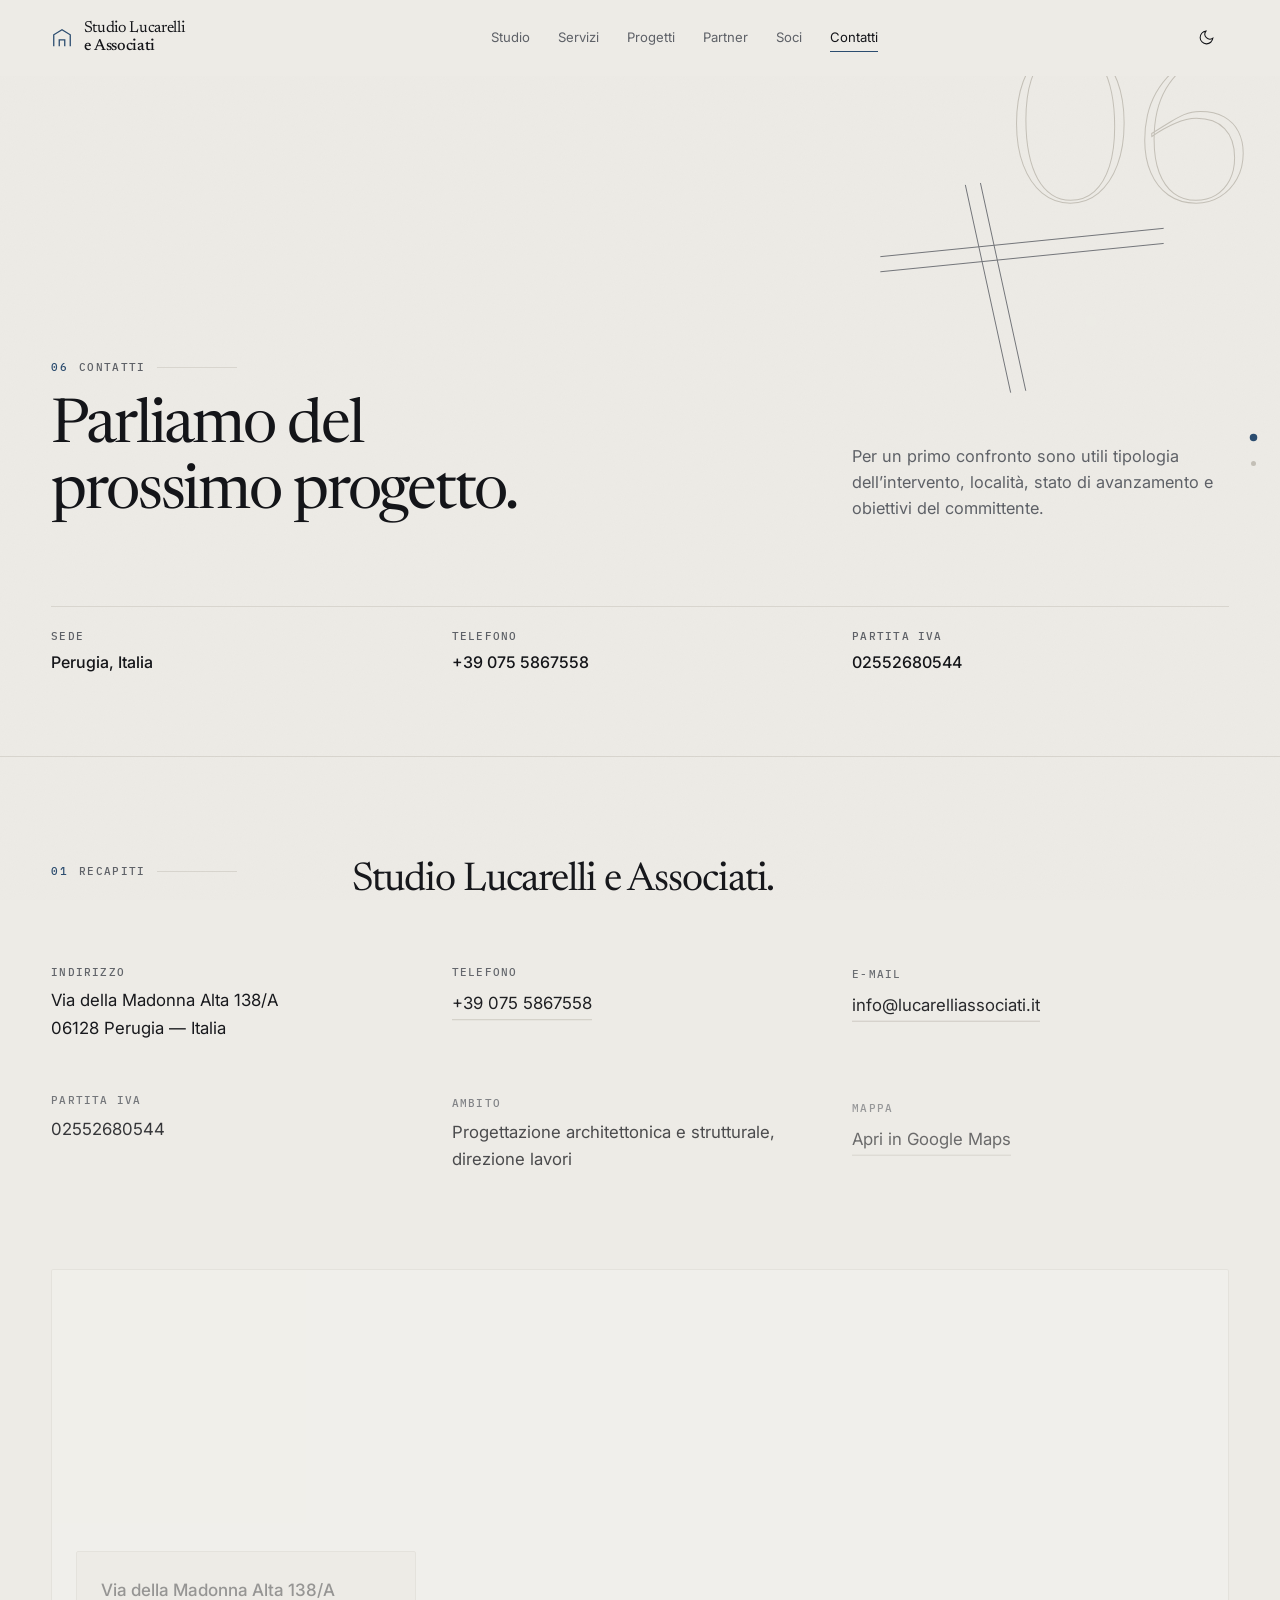
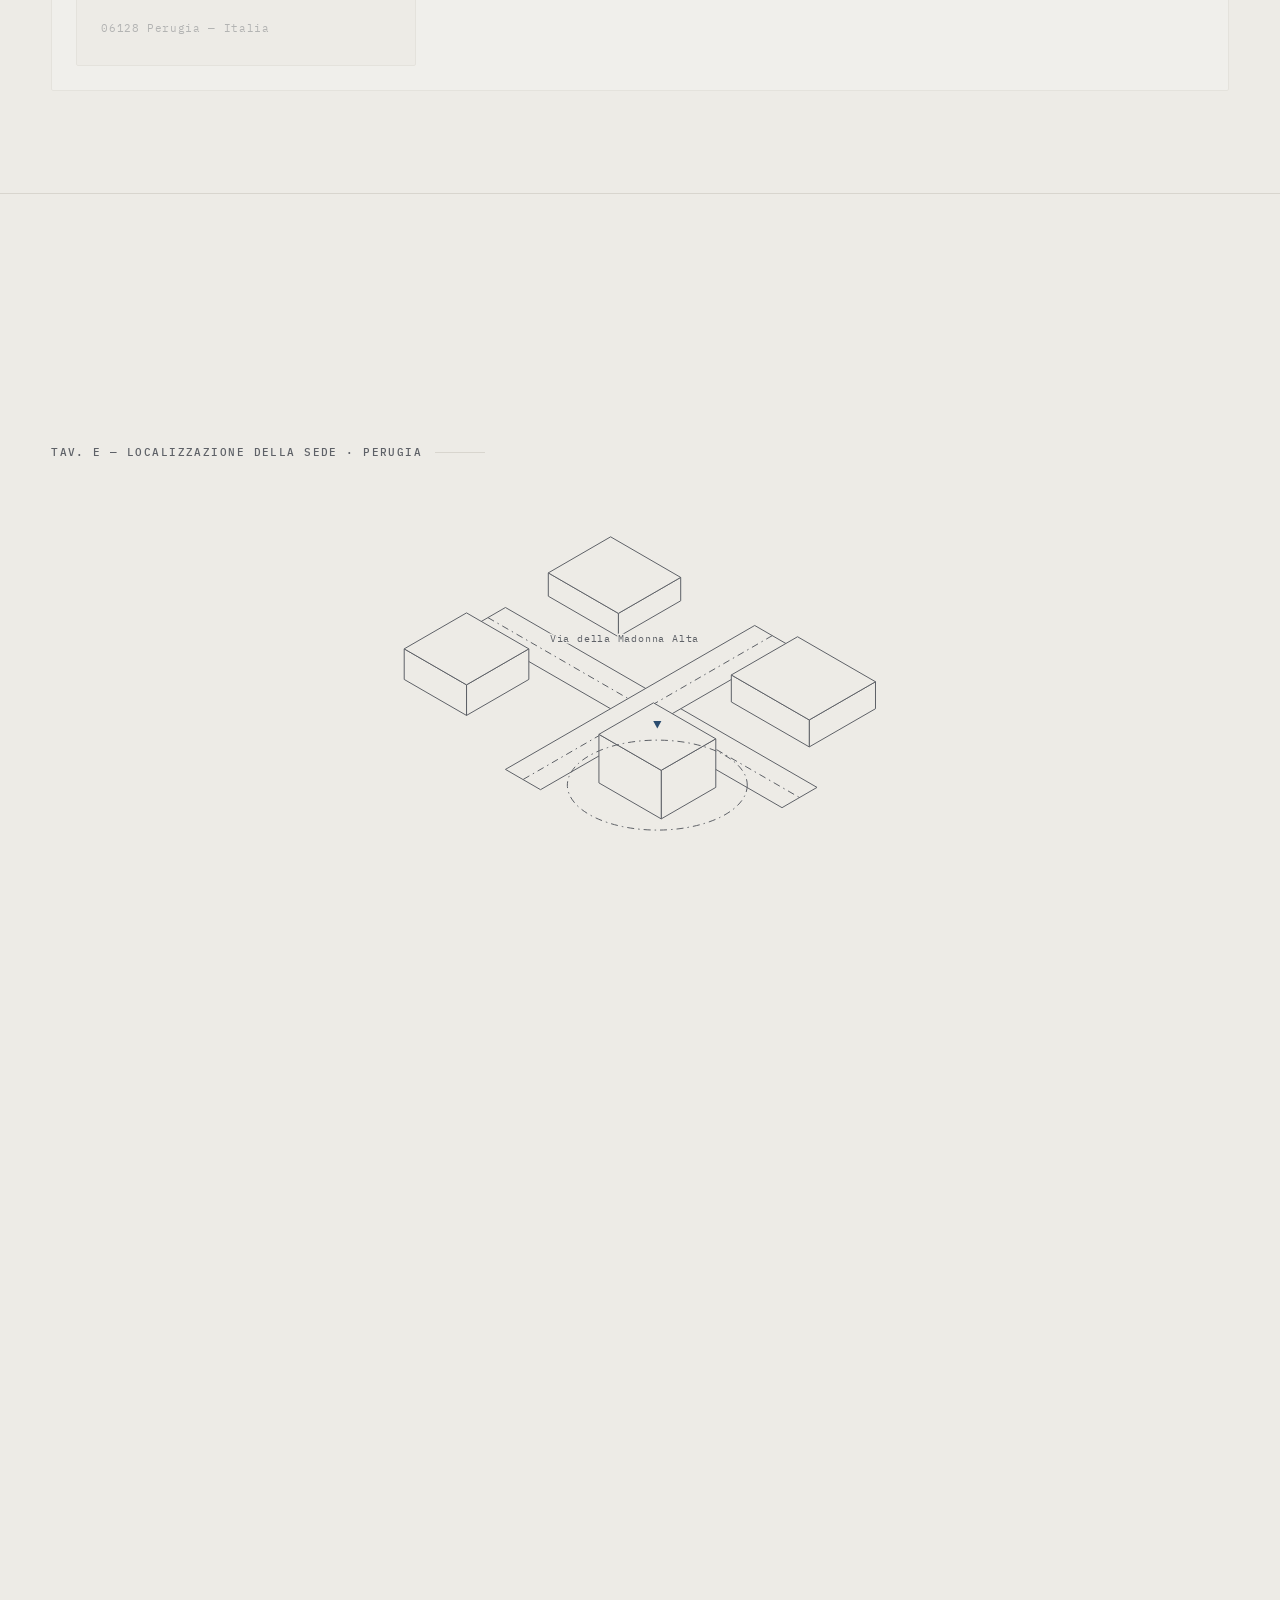
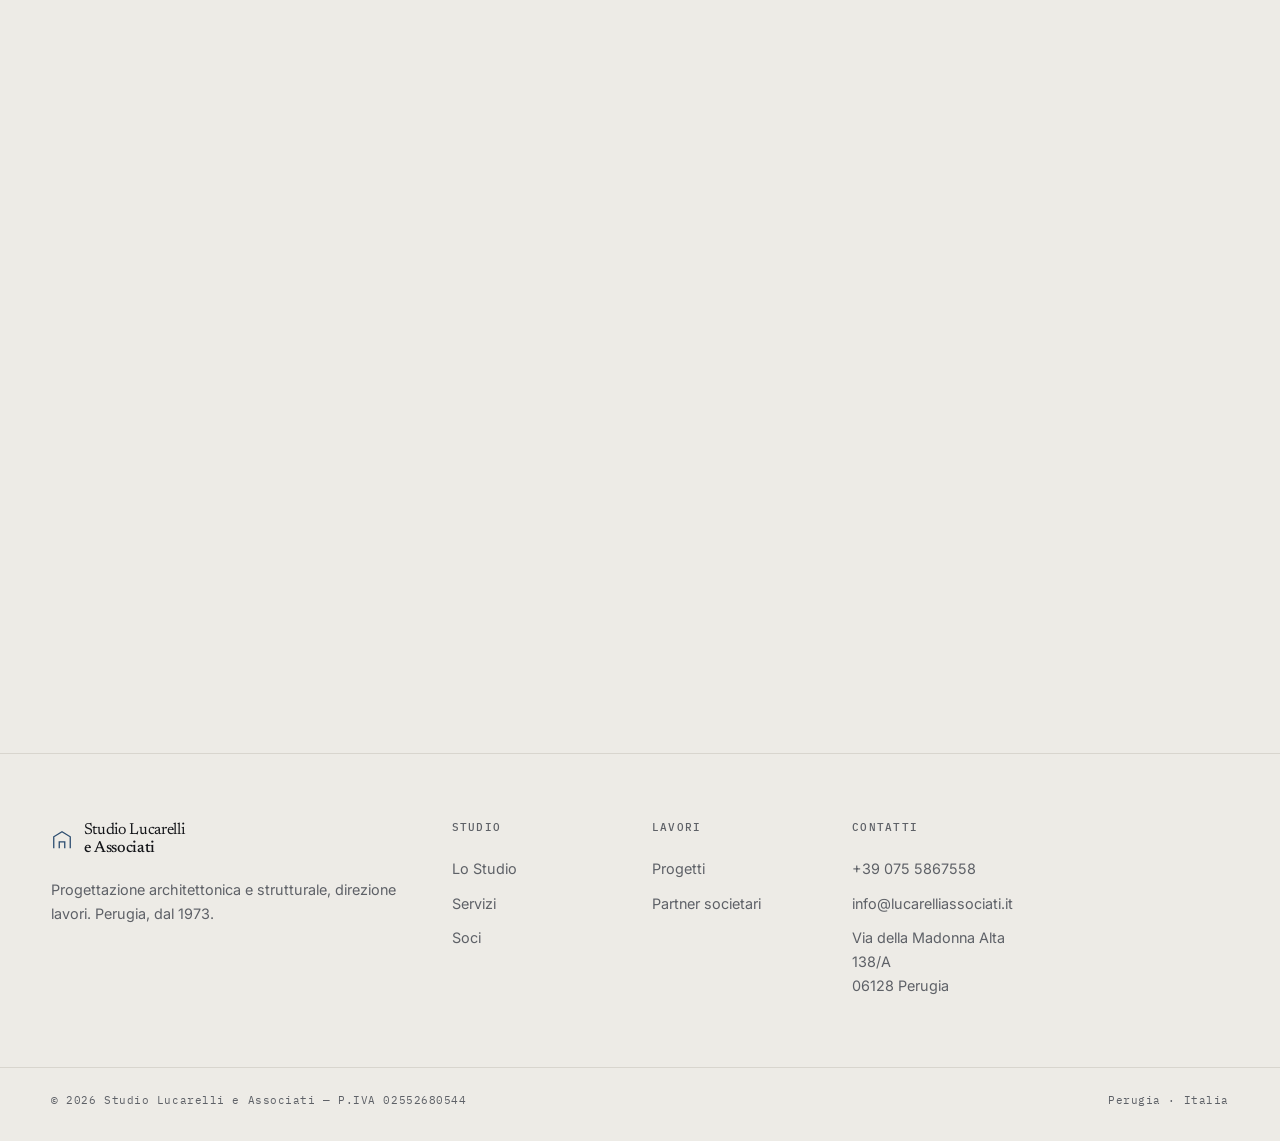
==== contatti.html @ 665f5542 "Primo commit — Studio Lucarelli e Associati" ====
<!doctype html>
<html lang="it" data-theme="light" class="no-js">
<head>
<meta charset="utf-8">
<meta name="viewport" content="width=device-width, initial-scale=1, viewport-fit=cover">
<meta name="color-scheme" content="light dark">
<title>Contatti — Studio Lucarelli e Associati</title>
<meta name="description" content="Via della Madonna Alta 138/A, 06128 Perugia. Telefono +39 075 5867558, info@lucarelliassociati.it">
<meta name="theme-color" content="#EDEBE6">
<meta property="og:type" content="website">
<meta property="og:locale" content="it_IT">
<meta property="og:site_name" content="Studio Lucarelli e Associati">
<meta property="og:title" content="Contatti — Studio Lucarelli e Associati">
<meta property="og:description" content="Via della Madonna Alta 138/A, 06128 Perugia. Telefono +39 075 5867558, info@lucarelliassociati.it">
<meta property="og:url" content="https://www.lucarelliassociati.it/contatti.html">
<meta property="og:image" content="https://www.lucarelliassociati.it/assets/optimized/bentini-hero-1600.jpg">
<meta name="twitter:card" content="summary_large_image">
<link rel="canonical" href="https://www.lucarelliassociati.it/contatti.html">
<link rel="icon" href="assets/favicon.svg" type="image/svg+xml">
<link rel="preconnect" href="https://fonts.googleapis.com">
<link rel="preconnect" href="https://fonts.gstatic.com" crossorigin>
<link href="https://fonts.googleapis.com/css2?family=IBM+Plex+Mono:wght@400;500&family=Inter:wght@400;500;600&family=Newsreader:opsz,wght@6..72,200..500&display=swap" rel="stylesheet">
<script>
(function(){try{var s=localStorage.getItem("sla-theme");var d=window.matchMedia("(prefers-color-scheme: dark)").matches;var t=(s==="dark"||s==="light")?s:(d?"dark":"light");document.documentElement.setAttribute("data-theme",t);var m=document.querySelector('meta[name="theme-color"]');if(m&&t==="dark")m.setAttribute("content","#0D0E10");}catch(e){}})();
</script>
<script type="application/ld+json">
{"@context":"https://schema.org","@type":"ProfessionalService","name":"Studio Lucarelli e Associati","url":"https://www.lucarelliassociati.it/","telephone":"+39 075 5867558","email":"info@lucarelliassociati.it","vatID":"IT02552680544","foundingDate":"1973","address":{"@type":"PostalAddress","streetAddress":"Via della Madonna Alta 138/A","postalCode":"06128","addressLocality":"Perugia","addressCountry":"IT"}}
</script>
<link rel="stylesheet" href="assets/site.css">
</head>
<body>
<a class="skip" href="#main">Vai al contenuto</a>
<div class="sprog" aria-hidden="true"></div>
<div class="cover" aria-hidden="true"></div>
<div class="cur-ring" aria-hidden="true"></div>
<div class="cur-dot" aria-hidden="true"></div>
<header class="site-header">
  <div class="wrap hd">
    <a class="brand" href="index.html" data-link aria-label="Studio Lucarelli e Associati — Home">
      <svg viewBox="0 0 24 24" fill="none" stroke="currentColor" stroke-width="1.4" aria-hidden="true"><path d="M3 21V8.5L12 3l9 5.5V21"/><path d="M9 21v-7h6v7"/></svg>
      <span>Studio Lucarelli<br><b>e Associati</b></span>
    </a>
    <nav class="nav" aria-label="Navigazione principale">
      <a href="studio.html" data-link>Studio</a>
      <a href="servizi.html" data-link>Servizi</a>
      <a href="progetti.html" data-link>Progetti</a>
      <a href="partner.html" data-link>Partner</a>
      <a href="soci.html" data-link>Soci</a>
      <a href="contatti.html" data-link aria-current="page">Contatti</a>
    </nav>
    <div class="hd-act">
      <button class="icon-btn" id="theme-btn" type="button" aria-label="Cambia tema" title="Cambia tema">
        <svg class="ico-moon" viewBox="0 0 24 24" fill="none" stroke="currentColor" stroke-width="1.5" aria-hidden="true"><path d="M21 12.8A9 9 0 1 1 11.2 3a7 7 0 0 0 9.8 9.8Z"/></svg>
        <svg class="ico-sun" viewBox="0 0 24 24" fill="none" stroke="currentColor" stroke-width="1.5" aria-hidden="true"><circle cx="12" cy="12" r="4.2"/><path d="M12 2v2.5M12 19.5V22M2 12h2.5M19.5 12H22M4.9 4.9l1.8 1.8M17.3 17.3l1.8 1.8M19.1 4.9l-1.8 1.8M6.7 17.3l-1.8 1.8"/></svg>
      </button>
      <button class="icon-btn burger" id="menu-btn" type="button" aria-expanded="false" aria-controls="mnav" aria-label="Apri il menu">
        <span><i></i><i></i></span>
      </button>
    </div>
  </div>
</header>
<nav class="mnav" id="mnav" aria-label="Navigazione mobile" hidden>
  <a href="studio.html" data-link><span>01</span>Studio</a>
  <a href="servizi.html" data-link><span>02</span>Servizi</a>
  <a href="progetti.html" data-link><span>03</span>Progetti</a>
  <a href="partner.html" data-link><span>04</span>Partner</a>
  <a href="soci.html" data-link><span>05</span>Soci</a>
  <a href="contatti.html" data-link aria-current="page"><span>06</span>Contatti</a>
</nav>
<main id="main">
<div class="page" data-page="contatti">
  <section class="intro" aria-labelledby="t-contatti">
<span class="intro-num" aria-hidden="true">06</span>
    <div class="wrap">
      <div class="intro-grid">
        <div class="intro-head">
          <p class="eyebrow" data-hero><span class="idx">06</span> Contatti</p>
          <h1 id="t-contatti" class="intro-title" tabindex="-1" data-lines><span class="ln"><i>Parliamo del</i></span><span class="ln"><i>prossimo progetto.</i></span></h1>
        </div>
        <div class="intro-aside" data-hero>
<div class="intro-fig" aria-hidden="true"><svg class="plate" viewBox="0 0 360 260" aria-hidden="true"><g data-l="0"><path d="M30 96 330 66M30 112 330 82"/><path d="M120 20 168 240M136 18 184 238"/></g><g data-l="1"><rect class="dd" x="196" y="118" width="120" height="96"/><rect x="222" y="140" width="62" height="48"/><g class="hx"><line x1="222" y1="148" x2="230" y2="140"/><line x1="222" y1="156" x2="238" y2="140"/><line x1="222" y1="164" x2="246" y2="140"/><line x1="222" y1="172" x2="254" y2="140"/><line x1="222" y1="180" x2="262" y2="140"/><line x1="222" y1="188" x2="270" y2="140"/><line x1="230" y1="188" x2="278" y2="140"/><line x1="238" y1="188" x2="284" y2="142"/><line x1="246" y1="188" x2="284" y2="150"/><line x1="254" y1="188" x2="284" y2="158"/><line x1="262" y1="188" x2="284" y2="166"/><line x1="270" y1="188" x2="284" y2="174"/><line x1="278" y1="188" x2="284" y2="182"/></g></g><g data-l="2"><circle class="nd" cx="253" cy="164" r="6"/><path class="nd" d="M253 148v-10M253 180v10M237 164h-10M269 164h10"/><path class="dd" d="M253 164m-42 0a42 42 0 1 0 84 0a42 42 0 1 0 -84 0"/><path class="nd" d="M324 52v-30M324 22l-6 11M324 22l6 11"/><text class="nd" x="333" y="30">N</text><path d="M196 238H316"/><path d="M192 242L200 234"/><path d="M312.0 242L320.0 234"/><text x="256.0" y="232" text-anchor="middle">6.40</text></g></svg></div>
          <p class="lead">Per un primo confronto sono utili tipologia dell’intervento, località, stato di avanzamento e obiettivi del committente.</p>
        </div>
      </div>
      <dl class="intro-rail" data-hero>
        <div><dt>Sede</dt><dd>Perugia, Italia</dd></div>
        <div><dt>Telefono</dt><dd>+39 075 5867558</dd></div>
        <div><dt>Partita IVA</dt><dd>02552680544</dd></div>
      </dl>
    </div>
  </section>

  <section class="sec rule" aria-labelledby="h-ct">
    <div class="wrap">
      <header class="sec-head">
        <p class="eyebrow rv"><span class="idx">01</span> Recapiti</p>
        <h2 id="h-ct" class="rv-y">Studio Lucarelli e Associati.</h2>
      </header>
      <dl class="ct">
        <div class="ct-block rv-y"><dt>Indirizzo</dt><dd><address>Via della Madonna Alta 138/A<br>06128 Perugia — Italia</address></dd></div>
        <div class="ct-block rv-y"><dt>Telefono</dt><dd><a href="tel:+390755867558">+39 075 5867558</a></dd></div>
        <div class="ct-block rv-y"><dt>E-mail</dt><dd><a href="mailto:info@lucarelliassociati.it">info@lucarelliassociati.it</a></dd></div>
        <div class="ct-block rv-y"><dt>Partita IVA</dt><dd>02552680544</dd></div>
        <div class="ct-block rv-y"><dt>Ambito</dt><dd>Progettazione architettonica e strutturale, direzione lavori</dd></div>
        <div class="ct-block rv-y"><dt>Mappa</dt><dd><a href="https://www.google.com/maps/search/?api=1&amp;query=Via+della+Madonna+Alta+138%2FA+Perugia" target="_blank" rel="noopener">Apri in Google Maps</a></dd></div>
      </dl>
      <div class="map rv" data-state="loading" aria-busy="true">
        <iframe title="Sede dello Studio Lucarelli e Associati a Perugia" loading="lazy" referrerpolicy="no-referrer-when-downgrade" data-src="https://www.google.com/maps?q=Via%20della%20Madonna%20Alta%20138%2FA%2C%20Perugia&amp;output=embed"></iframe>
        <div class="map-card"><strong>Via della Madonna Alta 138/A</strong><span class="mono">06128 Perugia — Italia</span></div>
      </div>
    </div>
  </section>

  <div class="plate-band" aria-hidden="true"><div class="plate-stick"><div class="wrap"><p class="plate-cap">Tav. E — Localizzazione della sede · Perugia</p><div class="plate-wrap"><svg class="plate" viewBox="0 0 1440 430" aria-hidden="true"><g data-l="0"><path class="fc" d="M555.7 140.0L936.7 360.0L893.9 384.8L512.8 164.8Z"/><path class="dd" d="M534.3 152.4L915.3 372.4"/><path class="fc" d="M860.5 162.0L903.4 186.8L598.6 362.8L555.7 338.0Z"/><path class="dd" d="M882.0 174.4L577.1 350.4"/></g><g data-l="1"><path class="fc" d="M770.0 131.8L693.8 175.8L693.8 147.2L770.0 103.2Z"/><path class="fc" d="M608.1 126.2L693.8 175.8L693.8 147.2L608.1 97.7Z"/><path class="fc" d="M684.3 53.6L770.0 103.2L693.8 147.2L608.1 97.7Z"/><path class="fc" d="M584.3 228.0L508.1 272.0L508.1 234.6L584.3 190.6Z"/><path class="fc" d="M431.9 228.0L508.1 272.0L508.1 234.6L431.9 190.6Z"/><path class="fc" d="M508.1 146.6L584.3 190.6L508.1 234.6L431.9 190.6Z"/><path class="fc" d="M1008.2 263.8L927.2 310.5L927.2 277.5L1008.2 230.8Z"/><path class="fc" d="M831.9 255.5L927.2 310.5L927.2 277.5L831.9 222.5Z"/><path class="fc" d="M912.9 175.8L1008.2 230.8L927.2 277.5L831.9 222.5Z"/></g><g data-l="2"><path class="fc" d="M812.9 360.0L746.2 398.5L746.2 339.1L812.9 300.6Z"/><path class="fc" d="M670.0 354.5L746.2 398.5L746.2 339.1L670.0 295.1Z"/><path class="fc" d="M736.7 256.6L812.9 300.6L746.2 339.1L670.0 295.1Z"/><path class="nd" d="M736.7 316.0L736.7 256.6"/><path class="nd" d="M812.9 360.0L812.9 300.6"/><path class="nd" d="M746.2 398.5L746.2 339.1"/><path class="nd" d="M670.0 354.5L670.0 295.1"/><path class="nd" d="M670.0 324.8L746.2 368.8"/><path class="nd" d="M812.9 330.3L746.2 368.8"/></g><g data-l="3"><path class="nd" d="M741.4 257.9v26"/><path class="ndf" d="M741.4 287.9l-5 -9h10z"/><ellipse class="dd" cx="741.4" cy="357.2" rx="110" ry="55"/></g><g data-l="4"><text x="610" y="182">Via della Madonna Alta</text><path class="nd" d="M1152 62v-26M1152 36l-5 9M1152 36l5 9"/><text class="nd" x="1160" y="44">N</text></g></svg></div></div></div></div>
</div>
</main>
<footer class="site-footer">
  <div class="wrap ft">
    <div class="ft-brand">
      <a class="brand" href="index.html" data-link>
        <svg viewBox="0 0 24 24" fill="none" stroke="currentColor" stroke-width="1.4" aria-hidden="true"><path d="M3 21V8.5L12 3l9 5.5V21"/><path d="M9 21v-7h6v7"/></svg>
        <span>Studio Lucarelli<br><b>e Associati</b></span>
      </a>
      <p>Progettazione architettonica e strutturale, direzione lavori. Perugia, dal 1973.</p>
    </div>
    <nav class="ft-col" aria-label="Studio">
      <h4>Studio</h4>
      <a href="studio.html" data-link>Lo Studio</a>
      <a href="servizi.html" data-link>Servizi</a>
      <a href="soci.html" data-link>Soci</a>
    </nav>
    <nav class="ft-col" aria-label="Lavori">
      <h4>Lavori</h4>
      <a href="progetti.html" data-link>Progetti</a>
      <a href="partner.html" data-link>Partner societari</a>
    </nav>
    <div class="ft-col">
      <h4>Contatti</h4>
      <a href="tel:+390755867558">+39 075 5867558</a>
      <a href="mailto:info@lucarelliassociati.it">info@lucarelliassociati.it</a>
      <span>Via della Madonna Alta 138/A<br>06128 Perugia</span>
    </div>
  </div>
  <div class="wrap ft-bot">
    <span>© <span id="yr">2026</span> Studio Lucarelli e Associati — P.IVA 02552680544</span>
    <span>Perugia · Italia</span>
  </div>
</footer>
<dialog class="dlg" id="dlg" aria-labelledby="dlg-title">
  <button class="dlg-close" type="button" id="dlg-close" aria-label="Chiudi scheda progetto"><svg viewBox="0 0 14 14" fill="none" stroke="currentColor" stroke-width="1.5" aria-hidden="true"><path d="M1.5 1.5l11 11M12.5 1.5l-11 11"/></svg></button>
  <div class="dlg-in">
    <div class="dlg-media" id="dlg-media"><span class="ph">Immagine non disponibile</span></div>
    <div class="dlg-body">
      <p class="eyebrow" id="dlg-cat"></p>
      <h2 id="dlg-title"></h2>
      <dl class="dlg-data">
        <div><dt>Committente</dt><dd id="dlg-client"></dd></div>
        <div><dt>Località</dt><dd id="dlg-place"></dd></div>
        <div><dt>Intervento</dt><dd id="dlg-desc"></dd></div>
      </dl>
    </div>
  </div>
</dialog>
<nav class="rail" aria-label="Sezioni della pagina"></nav>
<script src="assets/vendor/lenis.min.js"></script>
<script src="assets/vendor/gsap.min.js"></script>
<script src="assets/vendor/ScrollTrigger.min.js"></script>
<script src="assets/site.js"></script>
</body>
</html>
---- assets/site.css ----
/* ============================================================
   STUDIO LUCARELLI E ASSOCIATI
   Design system — token, tipografia, griglia, componenti
   ============================================================ */
:root{
  --ff-display:"Newsreader",Georgia,"Times New Roman",serif;
  --ff-sans:"Inter",-apple-system,BlinkMacSystemFont,"Segoe UI",sans-serif;
  --ff-mono:"IBM Plex Mono","SFMono-Regular",Consolas,monospace;

  --t-display:clamp(3rem,7.2vw,8rem);
  --t-h1:clamp(2.3rem,4.8vw,4.25rem);
  --t-h2:clamp(1.8rem,3.1vw,2.9rem);
  --t-h3:clamp(1.08rem,1.35vw,1.35rem);
  --t-lead:clamp(1.02rem,1.12vw,1.22rem);
  --t-body:1rem;
  --t-meta:0.6875rem;

  --s-1:.5rem; --s-2:1rem; --s-3:1.5rem; --s-4:2rem;
  --s-5:3rem; --s-6:4rem; --s-7:6rem; --s-8:8rem;
  --sec:clamp(4.5rem,8vw,9rem);
  --gut:clamp(1.25rem,4vw,4rem);
  --wrap:1480px;
  --measure:62ch;
  --nav:76px;
  --e:cubic-bezier(.16,1,.3,1);
  --e-io:cubic-bezier(.65,0,.35,1);
  --r:2px;
}
[data-theme="light"]{
  --bg:#EDEBE6; --bg-2:#F6F5F2;
  --panel:#15161A; --panel-fg:#F4F3F0; --panel-fg-2:#9C9FA6; --panel-line:#2C2F35;
  --fg:#141519; --fg-2:#5E6167;
  --line:#D8D5CE; --line-2:#C3BFB6;
  --accent:#2B4C6F; --accent-fg:#FFFFFF;
}
[data-theme="dark"]{
  --bg:#0D0E10; --bg-2:#141619;
  --panel:#141619; --panel-fg:#F4F3F0; --panel-fg-2:#93979E; --panel-line:#2A2E34;
  --fg:#F1F0ED; --fg-2:#95999F;
  --line:#24272C; --line-2:#343941;
  --accent:#8FB6DE; --accent-fg:#0D0E10;
}

*,*::before,*::after{box-sizing:border-box}
html{-webkit-text-size-adjust:100%;scroll-behavior:auto}
body{
  margin:0;min-width:320px;overflow-x:clip;
  background:var(--bg);color:var(--fg);
  font:400 var(--t-body)/1.6 var(--ff-sans);
  -webkit-font-smoothing:antialiased;-moz-osx-font-smoothing:grayscale;
  font-synthesis-weight:none;
}
html.theming body,html.theming .site-header,html.theming .panel{transition:background-color .5s var(--e),color .5s var(--e),border-color .5s var(--e)}
img{display:block;max-width:100%;height:auto}
figure{margin:0}
a{color:inherit;text-decoration:none}
button{font:inherit;color:inherit;cursor:pointer}
ul,ol{margin:0;padding:0;list-style:none}
p{margin:0;max-width:var(--measure)}
h1,h2,h3,h4{margin:0;font-weight:400;font-family:var(--ff-display);text-wrap:balance;letter-spacing:-.022em}
h1{font-size:var(--t-h1);line-height:1.02;letter-spacing:-.035em}
h2{font-size:var(--t-h2);line-height:1.06;letter-spacing:-.028em}
h3{font-size:var(--t-h3);line-height:1.25;letter-spacing:-.012em}
address{font-style:normal}
[hidden]{display:none !important}
:focus-visible{outline:2px solid var(--accent);outline-offset:3px;border-radius:1px}
/* i titoli ricevono il focus via router per gli screen reader: nessun anello visibile */
[tabindex="-1"]:focus,[tabindex="-1"]:focus-visible{outline:none}
::selection{background:var(--accent);color:var(--accent-fg)}

/* ---------- utility ---------- */
.wrap{width:min(100%,var(--wrap));margin-inline:auto;padding-inline:var(--gut)}
.sec{padding-block:var(--sec)}
.rule{border-top:1px solid var(--line)}
.sr-only{position:absolute!important;width:1px!important;height:1px!important;padding:0!important;margin:-1px!important;overflow:hidden!important;clip:rect(0,0,0,0)!important;white-space:nowrap!important;border:0!important}
.skip{position:fixed;top:-100px;left:var(--s-2);z-index:300;padding:.65rem 1rem;background:var(--fg);color:var(--bg);border-radius:var(--r)}
.skip:focus{top:var(--s-2)}

.eyebrow{display:flex;align-items:center;gap:.7rem;font:500 var(--t-meta)/1 var(--ff-mono);letter-spacing:.12em;text-transform:uppercase;color:var(--fg-2)}
.eyebrow .idx{color:var(--accent)}
.eyebrow::after{content:"";flex:1;height:1px;background:var(--line);max-width:80px}
.lead{max-width:54ch;color:var(--fg-2);font-size:var(--t-lead);line-height:1.55}
.mono{font:400 var(--t-meta)/1.5 var(--ff-mono);letter-spacing:.06em;color:var(--fg-2)}

/* ---------- buttons ---------- */
.btn{
  position:relative;display:inline-flex;align-items:center;justify-content:center;gap:.6rem;
  min-height:52px;padding:.85rem 1.6rem;border:1px solid var(--fg);border-radius:var(--r);
  background:transparent;color:var(--fg);font-size:.875rem;font-weight:500;letter-spacing:.01em;
  overflow:hidden;transition:color .45s var(--e),border-color .45s var(--e)
}
.btn::before{content:"";position:absolute;inset:0;background:var(--fg);transform:scaleY(0);transform-origin:bottom;transition:transform .45s var(--e);z-index:0}
.btn>*{position:relative;z-index:1}
.btn:hover{color:var(--bg);border-color:var(--fg)}
.btn:hover::before{transform:scaleY(1);transform-origin:top}
.btn-primary{background:var(--accent);border-color:var(--accent);color:var(--accent-fg)}
.btn-primary::before{background:var(--fg)}
.btn-primary:hover{color:var(--bg);border-color:var(--fg)}
.btn .arw{width:14px;height:14px;flex:none}

.tlink{position:relative;display:inline-flex;align-items:center;gap:.55rem;min-height:44px;font-size:.9rem;font-weight:500;color:var(--fg)}
.tlink::after{content:"";position:absolute;left:0;right:0;bottom:11px;height:1px;background:currentColor;transform-origin:right;transform:scaleX(1);transition:transform .5s var(--e)}
.tlink:hover::after{transform:scaleX(0);transform-origin:left}
button.tlink{background:transparent;border:0;padding:0;font-family:inherit}
.tlink .arw{width:13px;height:13px;transition:transform .5s var(--e)}
.tlink:hover .arw{transform:translateX(4px)}

/* ---------- header ---------- */
.site-header{
  position:fixed;inset:0 0 auto;z-index:90;height:var(--nav);
  background:color-mix(in srgb,var(--bg) 88%,transparent);
  border-bottom:1px solid transparent;
  transition:transform .55s var(--e),background-color .4s var(--e),border-color .4s var(--e)
}
.site-header.solid{background:color-mix(in srgb,var(--bg) 96%,transparent);border-bottom-color:var(--line);-webkit-backdrop-filter:blur(12px);backdrop-filter:blur(12px)}
.site-header.up{transform:translateY(-101%)}
.hd{display:flex;align-items:center;justify-content:space-between;gap:var(--s-4);height:100%}
.brand{display:inline-flex;align-items:center;gap:.65rem;min-height:44px;font-family:var(--ff-display);font-size:1rem;line-height:1.1;letter-spacing:-.02em}
.brand svg{width:22px;height:22px;flex:none;color:var(--accent)}
.brand b{font-weight:500}
.nav{display:flex;align-items:center;gap:.15rem}
.nav a{position:relative;display:grid;place-items:center;min-height:44px;padding:0 .8rem;font-size:.82rem;color:var(--fg-2);transition:color .35s var(--e)}
.nav a::after{content:"";position:absolute;left:.8rem;right:.8rem;bottom:8px;height:1px;background:var(--accent);transform:scaleX(0);transform-origin:left;transition:transform .45s var(--e)}
.nav a:hover{color:var(--fg)}
.nav a[aria-current="page"]{color:var(--fg)}
.nav a[aria-current="page"]::after,.nav a:hover::after{transform:scaleX(1)}
.hd-act{display:flex;align-items:center;gap:.4rem}
.icon-btn{display:grid;place-items:center;width:44px;height:44px;padding:0;border:1px solid transparent;border-radius:var(--r);background:transparent;color:var(--fg);transition:border-color .35s var(--e),background-color .35s var(--e)}
.icon-btn:hover{border-color:var(--line-2)}
.icon-btn svg{width:17px;height:17px}
[data-theme="light"] .ico-moon{display:block}
[data-theme="light"] .ico-sun{display:none}
[data-theme="dark"] .ico-moon{display:none}
[data-theme="dark"] .ico-sun{display:block}
.burger{display:none}
.burger i{display:block;width:20px;height:1px;background:currentColor;transition:transform .4s var(--e),opacity .3s var(--e)}
.burger i+i{margin-top:5px}
.burger[aria-expanded="true"] i:first-child{transform:translateY(3px) rotate(45deg)}
.burger[aria-expanded="true"] i:last-child{transform:translateY(-3px) rotate(-45deg)}

.mnav{position:fixed;inset:0;z-index:85;display:flex;flex-direction:column;justify-content:center;gap:.25rem;padding:calc(var(--nav) + var(--s-5)) var(--gut) var(--s-6);background:var(--bg)}
.mnav a{display:flex;align-items:baseline;gap:1rem;min-height:60px;padding-block:.4rem;border-top:1px solid var(--line);font-family:var(--ff-display);font-size:clamp(1.6rem,7vw,2.4rem);letter-spacing:-.03em}
.mnav a span{font:500 var(--t-meta)/1 var(--ff-mono);color:var(--accent)}
.mnav a[aria-current="page"]{color:var(--accent)}


/* ---------- page shell ---------- */
main{padding-top:var(--nav)}
.page{position:relative}

/* ---------- intro (identico su ogni pagina) ---------- */
.intro{padding-top:clamp(3.5rem,7vw,7rem);padding-bottom:var(--s-6)}
.intro-grid{display:grid;grid-template-columns:repeat(12,minmax(0,1fr));gap:var(--s-3) var(--s-3);align-items:end}
.intro-head{grid-column:1/span 7}
.intro-title{margin-top:var(--s-3);font-size:var(--t-h1)}
.intro-aside{grid-column:9/span 4;padding-bottom:.5rem}
.intro-rail{display:grid;grid-template-columns:repeat(3,minmax(0,1fr));gap:var(--s-3);margin-top:clamp(3rem,6vw,5.5rem);padding-top:var(--s-3);border-top:1px solid var(--line)}
.intro-rail>div{display:flex;flex-direction:column;gap:.4rem}
.intro-rail dt{font:500 var(--t-meta)/1 var(--ff-mono);letter-spacing:.11em;text-transform:uppercase;color:var(--fg-2)}
.intro-rail dd{margin:0;font-size:1rem;font-weight:500;color:var(--fg)}

/* ---------- section head ---------- */
.sec-head{display:grid;grid-template-columns:repeat(12,minmax(0,1fr));gap:var(--s-3);margin-bottom:clamp(2.5rem,5vw,4.5rem)}
.sec-head .eyebrow{grid-column:1/span 3;align-self:start;padding-top:.4rem}
.sec-head h2{grid-column:4/span 7}
.sec-head .lead{grid-column:4/span 6;margin-top:var(--s-3)}
.sec-head .sh-act{grid-column:11/span 2;justify-self:end;align-self:start}

/* ---------- hero home ---------- */
.hero{position:relative;min-height:clamp(620px,94svh,1100px);display:flex;align-items:flex-end;overflow:clip;isolation:isolate}
.hero-media{position:absolute;inset:0;z-index:-2;overflow:hidden;background:var(--bg-2)}
.hero-media img{width:100%;height:100%;object-fit:cover;object-position:50% 46%}
.hero-veil{position:absolute;inset:0;z-index:-1;background:
  linear-gradient(to top,rgba(8,9,11,.94) 0%,rgba(8,9,11,.82) 22%,rgba(8,9,11,.44) 52%,rgba(8,9,11,.30) 100%),
  linear-gradient(to right,rgba(8,9,11,.72) 0%,rgba(8,9,11,.22) 55%,transparent 100%)}
.hero-in{position:relative;width:100%;padding-block:clamp(2.5rem,6vh,4.5rem);color:#F4F3F0}
.hero-eyebrow{color:rgba(244,243,240,.72)}
.hero-eyebrow .idx{color:#9EC2E8}
.hero-eyebrow::after{background:rgba(244,243,240,.28)}
.hero h1{max-width:16ch;margin-top:var(--s-3);font-size:var(--t-display);line-height:.96;letter-spacing:-.045em;color:#FFF}
.hero-lead{max-width:46ch;margin-top:var(--s-4);color:rgba(244,243,240,.86);font-size:var(--t-lead)}
.hero-cta{display:flex;flex-wrap:wrap;gap:var(--s-2);margin-top:var(--s-5)}
.hero .btn{border-color:rgba(244,243,240,.45);color:#F4F3F0}
.hero .btn::before{background:#F4F3F0}
.hero .btn:hover{color:#101114;border-color:#F4F3F0}
.hero .btn-primary{background:#F4F3F0;border-color:#F4F3F0;color:#101114}
.hero .btn-primary::before{background:#9EC2E8}
.hero .btn-primary:hover{color:#101114;border-color:#9EC2E8}
.hero-foot{display:flex;flex-wrap:wrap;align-items:center;justify-content:space-between;gap:var(--s-2);margin-top:clamp(3rem,7vh,5rem);padding-top:var(--s-2);border-top:1px solid rgba(244,243,240,.22);color:rgba(244,243,240,.7);font:400 var(--t-meta)/1.5 var(--ff-mono);letter-spacing:.06em}
.scue{display:flex;align-items:center;gap:.6rem;text-transform:uppercase}
.scue i{position:relative;display:block;width:52px;height:1px;background:rgba(244,243,240,.25);overflow:hidden}
.scue i::after{content:"";position:absolute;inset:0;background:#9EC2E8;animation:cue 2.2s var(--e-io) infinite}
@keyframes cue{0%{transform:translateX(-100%)}55%,100%{transform:translateX(100%)}}

/* masked line reveal */
.ln{display:block;overflow:hidden;padding-bottom:.06em}
.ln>i{display:block;font-style:normal}

/* ---------- metodo (scena sticky, senza foto) ---------- */
.panel{background:var(--panel);color:var(--panel-fg)}
.method{position:relative;height:380svh}
.method-stick{position:sticky;top:0;height:100svh;overflow:hidden;display:flex;align-items:center;isolation:isolate}
.method-stick::after{content:"";position:absolute;inset:0;z-index:1;pointer-events:none;background:linear-gradient(to right,var(--panel) 0%,color-mix(in srgb,var(--panel) 82%,transparent) 26%,color-mix(in srgb,var(--panel) 30%,transparent) 46%,transparent 62%)}
.method-canvas{position:absolute;inset:0;z-index:0;width:100%;height:100%;pointer-events:none}
.method-canvas .gridline{stroke:var(--panel-line);stroke-width:1;fill:none}
.method-canvas .draw{stroke:rgba(244,243,240,.9);stroke-width:1.25;fill:none;vector-effect:non-scaling-stroke}
.method-canvas .node{stroke:#9EC2E8;stroke-width:1.25;fill:none;vector-effect:non-scaling-stroke}
.method-in{position:relative;z-index:2;width:100%}
.method-top{display:flex;align-items:center;justify-content:space-between;gap:var(--s-3);position:absolute;top:calc(var(--nav) * -1 + 1rem);left:var(--gut);right:var(--gut)}
.method-eyebrow{color:var(--panel-fg-2)}
.method-eyebrow::after{background:var(--panel-line)}
.method-steps{position:relative;min-height:clamp(320px,42svh,430px)}
.mstep{position:absolute;inset:0;display:flex;flex-direction:column;justify-content:center;max-width:34ch;opacity:0;pointer-events:none}
.mstep.on{opacity:1;pointer-events:auto}
.mstep .n{font:500 var(--t-meta)/1 var(--ff-mono);letter-spacing:.14em;color:#9EC2E8}
.mstep h3{margin-block:.9rem 1.1rem;font-size:clamp(2.4rem,5.4vw,4.6rem);line-height:.98;letter-spacing:-.035em;color:var(--panel-fg)}
.mstep p{max-width:40ch;color:var(--panel-fg-2)}
.method-bar{position:relative;height:1px;margin-top:var(--s-5);background:var(--panel-line)}
.method-bar i{position:absolute;inset:0;background:#9EC2E8;transform:scaleX(var(--mp,0));transform-origin:left}
.method-ticks{display:grid;grid-template-columns:repeat(4,1fr);gap:var(--s-2);margin-top:var(--s-2)}
.method-ticks span{font:500 var(--t-meta)/1 var(--ff-mono);letter-spacing:.1em;text-transform:uppercase;color:var(--panel-fg-2);transition:color .5s var(--e)}
.method-ticks span.on{color:var(--panel-fg)}


/* ---------- progetti ---------- */
.pj-grid{display:grid;grid-template-columns:repeat(12,minmax(0,1fr));gap:clamp(3rem,6vw,5.5rem) var(--s-3)}
.pj{position:relative;min-width:0}
.pj-wide{grid-column:1/-1}
.pj-7{grid-column:1/span 7}
.pj-5{grid-column:8/span 5;align-self:end}
.pj-6a{grid-column:1/span 6}
.pj-6b{grid-column:7/span 6}
.pj figure{position:relative;overflow:hidden;background:var(--bg-2);border-radius:var(--r)}
.pj figure img{width:100%;height:100%;object-fit:cover;transition:transform 1.2s var(--e)}
.pj:hover figure img{transform:scale(1.04)}
.pj-wide figure{aspect-ratio:21/9}
.pj-7 figure,.pj-6a figure,.pj-6b figure{aspect-ratio:16/9}
.pj-5 figure{aspect-ratio:4/3}
.pj-meta{display:grid;grid-template-columns:auto 1fr auto;gap:var(--s-2);align-items:baseline;margin-top:var(--s-2);padding-top:var(--s-2);border-top:1px solid var(--line);transition:border-color .5s var(--e)}
.pj:hover .pj-meta{border-color:var(--accent)}
.pj-meta .n{font:500 var(--t-meta)/1 var(--ff-mono);color:var(--accent)}
.pj-meta h3{font-family:var(--ff-display);font-size:var(--t-h3)}
.pj-meta .loc{font:400 var(--t-meta)/1.4 var(--ff-mono);letter-spacing:.06em;color:var(--fg-2);text-align:right}
.pj-desc{margin-top:.5rem;color:var(--fg-2);font-size:.92rem}

/* filtri */
.filters{display:flex;flex-wrap:wrap;align-items:center;justify-content:space-between;gap:var(--s-3);padding-top:var(--s-2);border-top:1px solid var(--line);margin-bottom:clamp(2.5rem,5vw,4rem)}
.fbar{display:flex;flex-wrap:wrap;gap:.4rem}
.fbtn{min-height:44px;padding:.55rem 1rem;border:1px solid var(--line);border-radius:100px;background:transparent;color:var(--fg-2);font-size:.82rem;transition:color .35s var(--e),border-color .35s var(--e),background-color .35s var(--e)}
.fbtn:hover{border-color:var(--line-2);color:var(--fg)}
.fbtn[aria-pressed="true"]{background:var(--fg);border-color:var(--fg);color:var(--bg)}
.fcount{font:400 var(--t-meta)/1 var(--ff-mono);letter-spacing:.08em;color:var(--fg-2)}

/* archivio testuale */
.arch{border-top:1px solid var(--line-2)}
.arow{position:relative;display:grid;grid-template-columns:56px minmax(0,3.2fr) minmax(0,4fr) minmax(0,1.8fr) 44px;gap:var(--s-3);align-items:center;width:100%;padding:1.35rem 0;border-bottom:1px solid var(--line);background:transparent;text-align:left;color:inherit;transition:color .45s var(--e)}
.arow::after{content:"";position:absolute;left:0;bottom:-1px;width:100%;height:1px;background:var(--accent);transform:scaleX(0);transform-origin:left;transition:transform .6s var(--e)}
.arow:hover::after{transform:scaleX(1)}
.arow:hover{color:var(--accent)}
.arow .n{font:500 var(--t-meta)/1 var(--ff-mono);color:var(--fg-2);transition:color .45s var(--e)}
.arow:hover .n{color:var(--accent)}
.arow h3{font-family:var(--ff-display);font-size:1.12rem;letter-spacing:-.015em}
.arow .d{color:var(--fg-2);font-size:.9rem}
.arow .c{font:400 var(--t-meta)/1.4 var(--ff-mono);letter-spacing:.07em;color:var(--fg-2)}
.arow .go{display:grid;place-items:center;width:32px;height:32px;justify-self:end;border:1px solid var(--line);border-radius:100px;transition:border-color .45s var(--e),transform .45s var(--e)}
.arow:hover .go{border-color:var(--accent);transform:translateX(3px)}
.arow .go svg{width:12px;height:12px}
.empty{padding:var(--s-6) 0;border-bottom:1px solid var(--line);text-align:center}
.empty p{margin-inline:auto}

/* ---------- indice competenze ---------- */
.idx-list{border-top:1px solid var(--line-2)}
.idx-item{position:relative;display:grid;grid-template-columns:56px minmax(0,4fr) minmax(0,6fr);gap:var(--s-3);align-items:center;padding-block:clamp(1.4rem,2.4vw,2rem);border-bottom:1px solid var(--line);transition:color .45s var(--e)}
.idx-item::after{content:"";position:absolute;left:0;bottom:-1px;width:100%;height:1px;background:var(--accent);transform:scaleX(0);transform-origin:left;transition:transform .6s var(--e)}
.idx-item:hover::after{transform:scaleX(1)}
.idx-item .n{font:500 var(--t-meta)/1 var(--ff-mono);color:var(--fg-2);transition:color .45s var(--e),transform .5s var(--e)}
.idx-item:hover .n{color:var(--accent);transform:translateX(5px)}
.idx-item h3{font-size:clamp(1.25rem,1.9vw,1.75rem)}
.idx-item p{color:var(--fg-2);font-size:.95rem}

/* ---------- fasi / rail numerato ---------- */
.phases{display:grid;grid-template-columns:repeat(4,minmax(0,1fr));border-top:1px solid var(--line-2)}
.phase{padding:var(--s-4) var(--s-3) var(--s-5) 0;border-right:1px solid var(--line)}
.phase:last-child{border-right:0}
.phase .n{display:block;margin-bottom:var(--s-3);font:500 var(--t-meta)/1 var(--ff-mono);letter-spacing:.12em;color:var(--accent)}
.phase h3{margin-bottom:.6rem;font-size:1.2rem}
.phase p{color:var(--fg-2);font-size:.9rem}

/* ---------- timeline ---------- */
.tl-list{border-top:1px solid var(--line-2)}
.tl-item{display:grid;grid-template-columns:minmax(0,2fr) minmax(0,6fr);gap:var(--s-4);padding-block:clamp(1.8rem,3vw,2.6rem);border-bottom:1px solid var(--line)}
.tl-item time{font-family:var(--ff-display);font-size:clamp(2rem,4vw,3.4rem);line-height:1;letter-spacing:-.035em;color:var(--accent)}
.tl-item h3{margin-bottom:.5rem}
.tl-item p{color:var(--fg-2)}

/* ---------- statement ---------- */
.stmt{display:grid;grid-template-columns:repeat(12,minmax(0,1fr));gap:var(--s-3);align-items:start}
.stmt-year{grid-column:1/span 5}
.stmt-year b{display:block;font:200 clamp(5rem,13vw,15rem)/.82 var(--ff-display);letter-spacing:-.055em;color:var(--fg)}
.stmt-copy{grid-column:7/span 6;align-self:center}
.stmt-copy h2{max-width:17ch}
.stmt-copy .lead{margin-block:var(--s-3) var(--s-4)}

/* ---------- partner ---------- */
.pt-list{border-top:1px solid var(--line-2)}
.pt{display:grid;grid-template-columns:minmax(0,3fr) minmax(0,7fr);gap:var(--s-3) var(--s-5);align-items:start;padding-block:clamp(2rem,3.4vw,3.2rem);border-bottom:1px solid var(--line)}
.pt-logo{display:flex;align-items:center;min-height:56px;padding:var(--s-2) var(--s-3);background:var(--bg-2);border:1px solid var(--line);border-radius:var(--r)}
.pt-logo img{max-height:44px;width:auto;object-fit:contain;filter:grayscale(1) contrast(.9);opacity:.9}
[data-theme="dark"] .pt-logo{background:#F6F5F2}
.pt-body h3{margin-bottom:.7rem;font-size:clamp(1.3rem,2vw,1.8rem)}
.pt-body p{color:var(--fg-2)}
.pt-lead{grid-column:1/-1;padding-block:clamp(2.4rem,4vw,3.6rem)}
.pt-lead .pt-logo{max-width:320px;margin-bottom:var(--s-4)}
.pt-lead h3{font-size:clamp(1.7rem,3vw,2.6rem)}

/* ---------- soci ---------- */
.person{display:grid;grid-template-columns:minmax(0,4fr) minmax(0,7fr);gap:var(--s-4) var(--s-6);align-items:start;padding-block:clamp(2.5rem,5vw,4.5rem);border-bottom:1px solid var(--line)}
.person:first-child{border-top:1px solid var(--line-2)}
.pf{position:relative;aspect-ratio:4/5;max-width:340px;display:grid;place-items:center;background:var(--bg-2);border:1px solid var(--line);border-radius:var(--r);overflow:hidden}
.pf b{font:200 clamp(3.5rem,7vw,5.5rem)/1 var(--ff-display);letter-spacing:-.04em;color:var(--fg)}
.person-body h3{font-size:clamp(1.4rem,2.4vw,2.1rem)}
.person-body .role{margin-top:.5rem;font:500 var(--t-meta)/1 var(--ff-mono);letter-spacing:.11em;text-transform:uppercase;color:var(--accent)}
.person-body p{margin-top:var(--s-3);color:var(--fg-2)}
.person-body ul{margin-top:var(--s-3);display:grid;gap:.7rem}
.person-body li{position:relative;padding-left:1.4rem;color:var(--fg-2);font-size:.94rem}
.person-body li::before{content:"";position:absolute;left:0;top:.62em;width:8px;height:1px;background:var(--accent)}

/* ---------- contatti ---------- */
.ct{display:grid;grid-template-columns:repeat(12,minmax(0,1fr));gap:var(--s-5) var(--s-3);align-items:start}
.ct-block{grid-column:span 4}
.ct-block dt{margin-bottom:.6rem;font:500 var(--t-meta)/1 var(--ff-mono);letter-spacing:.11em;text-transform:uppercase;color:var(--fg-2)}
.ct-block dd{margin:0;font-size:1.05rem}
.ct-block a{position:relative;display:inline-block;padding-block:.15rem}
.ct-block a::after{content:"";position:absolute;left:0;right:0;bottom:0;height:1px;background:var(--line-2);transition:background-color .4s var(--e)}
.ct-block a:hover{color:var(--accent)}
.ct-block a:hover::after{background:var(--accent)}
.map{position:relative;min-height:420px;margin-top:var(--sec);background:var(--bg-2);border:1px solid var(--line);border-radius:var(--r);overflow:hidden}
.map iframe{display:block;width:100%;height:100%;min-height:420px;border:0;opacity:0;transition:opacity .6s var(--e);filter:grayscale(1) contrast(.95)}
[data-theme="dark"] .map iframe{filter:grayscale(1) invert(.92) contrast(.85)}
.map[data-state="ready"] iframe{opacity:1}
.map[data-state="error"] iframe{display:none}
.map-card{position:absolute;left:var(--s-3);bottom:var(--s-3);z-index:2;width:min(340px,calc(100% - 2 * var(--s-3)));padding:var(--s-3);background:var(--bg);border:1px solid var(--line);border-radius:var(--r)}
.map-card strong{display:block;margin-bottom:.5rem;font-weight:500}

/* ---------- CTA (identico ovunque) ---------- */
.cta{position:relative;overflow:hidden;padding-block:clamp(5rem,11vw,10rem);border-top:1px solid var(--line)}
.cta-in{display:grid;grid-template-columns:repeat(12,minmax(0,1fr));gap:var(--s-3);align-items:end}
.cta-head{grid-column:1/span 8}
.cta h2{max-width:15ch;margin-top:var(--s-3);font-size:clamp(2.4rem,6vw,5.5rem);line-height:.98;letter-spacing:-.04em}
.cta .lead{margin-top:var(--s-4)}
.cta-act{grid-column:10/span 3;justify-self:end}

/* ---------- footer ---------- */
.site-footer{padding-block:var(--s-6) var(--s-4);border-top:1px solid var(--line);background:var(--bg)}
.ft{display:grid;grid-template-columns:repeat(12,minmax(0,1fr));gap:var(--s-4) var(--s-3)}
.ft-brand{grid-column:1/span 4}
.ft-brand p{margin-top:var(--s-2);color:var(--fg-2);font-size:.9rem}
.ft-col{grid-column:span 2}
.ft-col h4{margin-bottom:var(--s-2);font-family:var(--ff-mono);font-size:var(--t-meta);font-weight:500;letter-spacing:.11em;text-transform:uppercase;color:var(--fg-2)}
.ft-col a,.ft-col span{display:block;padding-block:.32rem;font-size:.9rem;color:var(--fg-2);transition:color .35s var(--e)}
.ft-col a:hover{color:var(--fg)}
.ft-bot{display:flex;flex-wrap:wrap;justify-content:space-between;gap:var(--s-2);margin-top:var(--s-6);padding-top:var(--s-3);border-top:1px solid var(--line);color:var(--fg-2);font:400 var(--t-meta)/1.6 var(--ff-mono);letter-spacing:.05em}

/* ---------- dialog ---------- */
.dlg{width:min(1100px,calc(100% - 2rem));max-width:none;max-height:calc(100dvh - 2rem);padding:0;border:1px solid var(--line);border-radius:var(--r);background:var(--bg);color:var(--fg);overflow:hidden}
.dlg::backdrop{background:rgba(8,9,11,.72);-webkit-backdrop-filter:blur(4px);backdrop-filter:blur(4px)}
/* Animata in CSS: GSAP reinserirebbe il <dialog> nel DOM, espellendolo dal top layer
   e declassandolo a non-modale (niente Esc, niente focus trap). */
.dlg[open]{animation:dlgIn .45s var(--e) both}
.dlg[open]::backdrop{animation:bdIn .45s var(--e) both}
@keyframes dlgIn{from{opacity:0;transform:translateY(18px)}to{opacity:1;transform:none}}
@keyframes bdIn{from{opacity:0}to{opacity:1}}
.dlg-in{display:grid;grid-template-columns:minmax(0,6fr) minmax(320px,5fr);max-height:calc(100dvh - 2rem)}
.dlg-media{display:grid;place-items:center;background:var(--bg-2);min-height:260px}
.dlg-media img{width:100%;height:100%;max-height:calc(100dvh - 2rem);object-fit:cover}
.dlg-media .ph{font:500 var(--t-meta)/1 var(--ff-mono);letter-spacing:.12em;text-transform:uppercase;color:var(--fg-2)}
.dlg-body{padding:clamp(1.75rem,3.5vw,3rem);overflow-y:auto}
.dlg-body h2{margin-block:var(--s-2) var(--s-4);font-size:clamp(1.5rem,2.6vw,2.2rem)}
.dlg-data{display:grid;gap:var(--s-3);margin:0}
.dlg-data>div{display:grid;grid-template-columns:120px minmax(0,1fr);gap:var(--s-2);padding-bottom:var(--s-3);border-bottom:1px solid var(--line)}
.dlg-data dt{font:500 var(--t-meta)/1.4 var(--ff-mono);letter-spacing:.09em;text-transform:uppercase;color:var(--fg-2)}
.dlg-data dd{margin:0;font-size:.98rem}
.dlg-close{position:absolute;top:1rem;right:1rem;z-index:3;display:grid;place-items:center;width:44px;height:44px;border:1px solid var(--line);border-radius:100px;background:var(--bg);color:var(--fg)}
.dlg-close svg{width:14px;height:14px}
html[data-lock]{overflow:hidden}

/* ---------- reveal (stato iniziale via JS) ---------- */
.js .rv{opacity:0}
.js .rv-y{opacity:0;transform:translate3d(0,32px,0)}

/* ============================================================
   RESPONSIVE
   ============================================================ */
@media (max-width:1180px){
  .nav{display:none}
  .burger{display:grid}
  .intro-head{grid-column:1/span 9}
  .intro-aside{grid-column:1/span 9}
  .sec-head .eyebrow{grid-column:1/-1}
  .sec-head h2{grid-column:1/span 9}
  .sec-head .lead{grid-column:1/span 8}
  .sec-head .sh-act{grid-column:1/-1;justify-self:start;margin-top:var(--s-2)}
  .pj-7,.pj-6a,.pj-6b{grid-column:1/span 12}
  .pj-5{grid-column:1/span 12}
  .pj-5 figure{aspect-ratio:16/9}
  .stmt-year{grid-column:1/span 12}
  .stmt-copy{grid-column:1/span 12}
  .cta-head{grid-column:1/-1}
  .cta-act{grid-column:1/-1;justify-self:start;margin-top:var(--s-4)}
  .ft-brand{grid-column:1/span 12}
  .ft-col{grid-column:span 4}
}
@media (max-width:860px){
  .arow{grid-template-columns:44px minmax(0,1fr) 32px;row-gap:.35rem}
  .arow .d{grid-column:2}
  .arow .c{grid-column:2;text-align:left}
  .arow .go{grid-row:1;grid-column:3}
  .idx-item{grid-template-columns:44px minmax(0,1fr);row-gap:.5rem}
  .idx-item p{grid-column:2}
  .phases{grid-template-columns:repeat(2,minmax(0,1fr))}
  .phase{border-bottom:1px solid var(--line);padding-right:var(--s-3)}
  .phase:nth-child(2n){border-right:0}
  .tl-item{grid-template-columns:1fr;gap:var(--s-2)}
  .pt{grid-template-columns:1fr;gap:var(--s-3)}
  .pt-logo{max-width:260px}
  .person{grid-template-columns:1fr;gap:var(--s-4)}
  .pf{max-width:220px}
  .ct-block{grid-column:span 6}
  .dlg-in{grid-template-columns:1fr;overflow-y:auto}
  .dlg-media img{max-height:38dvh}
}
@media (max-width:640px){
  :root{--nav:66px}
  .intro-rail{grid-template-columns:1fr;gap:var(--s-2)}
  .intro-rail>div{flex-direction:row;justify-content:space-between;align-items:baseline;gap:var(--s-2);padding-block:.65rem;border-bottom:1px solid var(--line)}
  .hero{min-height:100svh}
  .hero-cta{flex-direction:column;align-items:stretch}
  .hero-cta .btn{width:100%}
  .hero-foot{flex-direction:column;align-items:flex-start;gap:.5rem}
  .scue{display:none}
  .method{height:auto;padding-block:var(--sec)}
  .method-stick{position:relative;height:auto;display:block}
  .method-top{position:relative;top:auto;margin-bottom:var(--s-5)}
  .method-canvas{display:none}
  .method-steps{min-height:0;display:grid;gap:var(--s-5)}
  .mstep{position:relative;inset:auto;opacity:1;pointer-events:auto;max-width:none;padding-top:var(--s-3);border-top:1px solid var(--panel-line)}
  .method-bar,.method-ticks{display:none}
  .pj-grid{gap:var(--s-6)}
  .pj-wide figure{aspect-ratio:16/10}
  .arow{padding:1.1rem 0}
  .ct-block{grid-column:1/-1}
  .ft-col{grid-column:span 6}
  .cta .lead{max-width:none}
  .dlg{width:100%;max-height:100dvh;border:0;border-radius:0}
  .dlg-body{padding:var(--s-4) var(--gut) calc(var(--s-4) + env(safe-area-inset-bottom))}
}

/* ============================================================
   REDUCED MOTION — contenuto sempre completo e statico
   ============================================================ */
@media (prefers-reduced-motion:reduce){
  *,*::before,*::after{animation-duration:.001ms!important;animation-iteration-count:1!important;transition-duration:.001ms!important}
  .js .rv,.js .rv-y{opacity:1!important;transform:none!important}
  .method{height:auto;padding-block:var(--sec)}
  .method-stick{position:relative;height:auto;display:block}
  .method-canvas{display:none}
  .method-top{position:relative;top:auto;margin-bottom:var(--s-5)}
  .method-steps{min-height:0;display:grid;gap:var(--s-5)}
  .mstep{position:relative;inset:auto;opacity:1;pointer-events:auto;max-width:none;padding-top:var(--s-3);border-top:1px solid var(--panel-line)}
  .method-bar,.method-ticks{display:none}
  .scue i::after{display:none}
}
/* Senza JS: tutto visibile, niente contenuti bloccati */
.no-js .page[hidden]{display:block!important}
/* Rete di sicurezza solo dove le animazioni legate allo scroll non esistono:
   altrimenti !important vincerebbe sulle animazioni e bloccherebbe tutto. */
@supports not (animation-timeline: view()){
  .no-js .rv,.no-js .rv-y{opacity:1!important;transform:none!important}
}
.no-js .method{height:auto}
.no-js .method-stick{position:relative;height:auto;display:block}
.no-js .mstep{position:relative;inset:auto;opacity:1;max-width:none}

/* ============================================================
   V2 — Raffinamento premium
   Pannello scuro, loghi, ritratti, ritmo, linguaggio grafico,
   interazioni firma, View Transitions.
   ============================================================ */

/* ---------- 0 · Base ritoccata ---------- */
:root{ --t-body:1.0625rem }
body{ line-height:1.66 }
.lead{ line-height:1.6 }

/* Grana carta, sottilissima e statica */
body::before{
  content:"";position:fixed;inset:0;z-index:1;pointer-events:none;opacity:.05;
  background-image:url("data:image/svg+xml,%3Csvg xmlns='http://www.w3.org/2000/svg' width='240' height='240'%3E%3Cfilter id='n'%3E%3CfeTurbulence type='fractalNoise' baseFrequency='.9' numOctaves='2' stitchTiles='stitch'/%3E%3CfeColorMatrix values='0 0 0 0 .45 0 0 0 0 .45 0 0 0 0 .45 0 0 0 .55 0'/%3E%3C/filter%3E%3Crect width='240' height='240' filter='url(%23n)'/%3E%3C/svg%3E");
  background-size:240px 240px;
}
[data-theme="dark"] body::before{ opacity:.06 }

/* ---------- 1 · Pannello Metodo: stacco reale in dark ---------- */
[data-theme="dark"]{ --panel:#191D23; --panel-line:#2F353E; --panel-fg-2:#9BA0A8 }
.panel{ border-block:1px solid var(--panel-line) }
[data-theme="dark"] .method-stick::after{
  background:linear-gradient(to right,var(--panel) 0%,color-mix(in srgb,var(--panel) 84%,transparent) 26%,color-mix(in srgb,var(--panel) 32%,transparent) 46%,transparent 62%);
}

/* ---------- 2 · Intro: numero monumentale + figura tecnica ---------- */
.intro{ position:relative; overflow:clip }
.intro .wrap{ position:relative; z-index:2 }
.intro-num{
  position:absolute; top:-.06em; right:calc(var(--gut) * .6); z-index:1;
  font:200 clamp(9rem,17vw,16rem)/.8 var(--ff-display); letter-spacing:-.04em;
  color:transparent; -webkit-text-stroke:1px var(--line-2); paint-order:stroke;
  pointer-events:none; user-select:none;
}
[data-theme="dark"] .intro-num{ -webkit-text-stroke-color:var(--line-2) }
.intro-fig{ margin-bottom:var(--s-4); color:var(--fg-2) }
.intro-fig svg{ display:block; width:100%; max-width:330px; height:auto; fill:none; stroke:currentColor; stroke-width:1; opacity:.85 }
.intro-fig svg *{ vector-effect:non-scaling-stroke }
.intro-fig .nd{ stroke:var(--accent) }
@media (max-width:1180px){ .intro-num{ display:none } .intro-fig{ max-width:280px } }

/* ---------- 3 · Liste: niente vuoti a destra ---------- */
.idx-item{ grid-template-columns:56px minmax(0,4fr) minmax(0,7fr) }
.idx-item p{ max-width:none; font-size:1rem }
.idx-item h3{ font-size:clamp(1.35rem,2vw,1.9rem) }
@media (max-width:860px){ .idx-item{ grid-template-columns:44px minmax(0,1fr) } }

/* Banda settori (variante a 5 colonne, rompe la monotonia) */
.band{ display:grid; grid-template-columns:repeat(5,minmax(0,1fr)); border-top:1px solid var(--line-2) }
.band>div{ padding:var(--s-4) var(--s-3) var(--s-5) var(--s-3); border-left:1px solid var(--line) }
.band>div:first-child{ padding-left:0; border-left:0 }
.band .n{ display:block; margin-bottom:var(--s-3); font:500 var(--t-meta)/1 var(--ff-mono); letter-spacing:.12em; color:var(--accent) }
.band h3{ margin-bottom:.55rem; font-size:1.18rem }
.band p{ color:var(--fg-2); font-size:.9rem }
@media (max-width:1024px){
  .band{ grid-template-columns:repeat(3,minmax(0,1fr)) }
  .band>div{ border-bottom:1px solid var(--line); border-left:1px solid var(--line); padding-left:var(--s-3) }
  .band>div:nth-child(3n+1){ padding-left:0; border-left:0 }
}
@media (max-width:640px){
  .band{ grid-template-columns:repeat(2,minmax(0,1fr)) }
  .band>div{ border-left:1px solid var(--line); padding-left:var(--s-3) }
  .band>div:nth-child(3n+1){ padding-left:var(--s-3); border-left:1px solid var(--line) }
  .band>div:nth-child(2n+1){ padding-left:0; border-left:0 }
}

/* ---------- 4 · Loghi partner: box uniformi ---------- */
.pt{ grid-template-columns:240px minmax(0,1fr) }
.pt-logo{ width:240px; height:96px; min-height:0; padding:1rem 1.4rem; display:grid; place-items:center }
.pt-logo img{ max-height:52px; max-width:100%; width:auto; filter:grayscale(1) contrast(.92); mix-blend-mode:multiply; opacity:.88 }
.pt-lead .pt-logo{ width:280px; height:112px; margin-bottom:var(--s-4) }
.pt-lead-p{ margin-top:1rem }
[data-theme="dark"] .pt-logo{ background:#EFEEE9; border-color:#3A3F47 }
@media (max-width:860px){ .pt{ grid-template-columns:1fr } }

/* ---------- 5 · Ritratti soci: composizione tecnica intenzionale ---------- */
.pf{ max-width:300px; border:1px solid var(--line-2); background:var(--bg-2) }
.pf-g{ position:absolute; inset:0; width:100%; height:100%; fill:none; stroke:var(--line-2); stroke-width:1; opacity:.9; pointer-events:none }
.pf-g *{ vector-effect:non-scaling-stroke }
.pf-g .nd{ stroke:var(--accent) }
.pf b{ position:relative; font:200 clamp(3.6rem,6vw,5.2rem)/1 var(--ff-display); letter-spacing:-.02em }
.u-mt{ margin-top:1.5rem }
.pj figure.sq{ aspect-ratio:1 }

/* ---------- 6 · Interazioni firma ---------- */
/* barra avanzamento lettura */
.sprog{ position:fixed; top:0; left:0; right:0; height:2px; z-index:210; background:var(--accent); transform:scaleX(0); transform-origin:left; pointer-events:none }
/* velo per transizioni SPA */
.cover{ position:fixed; inset:0; z-index:150; background:var(--bg); opacity:0; pointer-events:none; transition:opacity .26s var(--e) }
.cover.on{ opacity:1; pointer-events:auto }
/* cursore personalizzato */
.cur-dot,.cur-ring{ position:fixed; top:0; left:0; z-index:400; border-radius:50%; pointer-events:none; opacity:0 }
.cur-dot{ width:6px; height:6px; margin:-3px 0 0 -3px; background:var(--accent) }
.cur-ring{ width:36px; height:36px; margin:-18px 0 0 -18px; border:1px solid color-mix(in srgb,var(--fg) 45%,transparent) }
html.cur-on body, html.cur-on a, html.cur-on button{ cursor:none }
/* la scheda progetto sta nel top layer: il cursore disegnato resterebbe sotto,
   quindi mentre e' aperta torna il puntatore di sistema */
html[data-modal] .cur-dot, html[data-modal] .cur-ring{ opacity:0!important; visibility:hidden }
html.cur-on[data-modal] body{ cursor:default }
html.cur-on[data-modal] a, html.cur-on[data-modal] button, html.cur-on[data-modal] [data-open]{ cursor:pointer }
/* rail verticale sezioni */
.rail{ position:fixed; right:calc(var(--gut)/2 - 12px); top:50%; transform:translateY(-50%); z-index:80; display:flex; flex-direction:column }
.rail button{ position:relative; display:grid; place-items:center; width:26px; height:26px; padding:0; border:0; background:none }
.rail button i{ display:block; width:5px; height:5px; border-radius:50%; background:var(--line-2); transition:background-color .3s var(--e),transform .3s var(--e) }
.rail button:hover i{ background:var(--fg-2) }
.rail button.on i{ background:var(--accent); transform:scale(1.5) }
.rail button::after{
  content:attr(data-label); position:absolute; right:30px; top:50%; transform:translateY(-50%);
  padding:.3rem .6rem; background:var(--bg); border:1px solid var(--line); border-radius:var(--r);
  font:500 var(--t-meta)/1 var(--ff-mono); letter-spacing:.08em; text-transform:uppercase; color:var(--fg-2);
  white-space:nowrap; opacity:0; pointer-events:none; transition:opacity .25s var(--e);
}
.rail button:hover::after{ opacity:1 }
@media (max-width:1180px){ .rail{ display:none } }

/* ---------- 7 · Transizioni tra documenti (versione multi-pagina) ---------- */
@media not (prefers-reduced-motion: reduce){
  @view-transition{ navigation:auto }
  ::view-transition-old(root){ animation:vt-out .3s cubic-bezier(.65,0,.35,1) both }
  ::view-transition-new(root){ animation:vt-in .45s .12s cubic-bezier(.16,1,.3,1) both }
}
@keyframes vt-out{ to{ opacity:0; transform:translateY(-10px) } }
@keyframes vt-in{ from{ opacity:0; transform:translateY(14px) } to{ opacity:1; transform:none } }

/* ---------- 8 · Quiete ---------- */
@media (prefers-reduced-motion:reduce){
  .cur-dot,.cur-ring,.sprog{ display:none }
  body::before{ opacity:.03 }
}
.no-js .sprog,.no-js .cur-dot,.no-js .cur-ring,.no-js .rail{ display:none }

/* ---------- 9 · Fix griglia progetti su mobile (gap moltiplicato dalle 12 tracce) ---------- */
@media (max-width:640px){
  .pj-grid{ grid-template-columns:1fr; gap:var(--s-6) }
  .pj-wide,.pj-7,.pj-5,.pj-6a,.pj-6b{ grid-column:1/-1 }
}

/* ---------- 10 · Tavole tecniche (intro + band scroll-driven) ---------- */
svg.plate{ fill:none; stroke:currentColor; stroke-width:1; color:var(--fg-2) }
svg.plate *{ vector-effect:non-scaling-stroke }
svg.plate .nd{ stroke:var(--accent) }
svg.plate text{ font:10px/1 var(--ff-mono); letter-spacing:.08em; fill:var(--fg-2); stroke:none }
svg.plate text.nd{ fill:var(--accent); stroke:none }
svg.plate .dd{ stroke-dasharray:7 4 1.5 4 }
svg.plate .hx{ opacity:.5 }
.plate-band{ padding-block:clamp(2.8rem,5.5vw,5rem); border-top:1px solid var(--line) }
.plate-cap{ display:flex; align-items:center; gap:.8rem; margin-bottom:clamp(1.4rem,2.5vw,2.2rem);
  font:500 var(--t-meta)/1.5 var(--ff-mono); letter-spacing:.13em; text-transform:uppercase; color:var(--fg-2) }
.plate-cap::after{ content:""; flex:1; height:1px; background:var(--line) }
.plate-wrap{ display:flex; justify-content:center; overflow:hidden }
.plate-wrap svg{ width:max(100%,960px); height:auto; flex:none }
.intro-fig svg.plate{ max-width:340px }
@media (max-width:1180px){ .intro-fig svg.plate{ max-width:300px } }

/* ---------- 11 · Assonometrie: facce campite, aperture, alone testi ---------- */
svg.plate .fc{ fill:var(--bg) }
svg.plate .wt{ fill:none }
svg.plate .wo{ fill:var(--bg-2) }
svg.plate text{ paint-order:stroke; stroke:var(--bg); stroke-width:3px; stroke-linejoin:round }
.plate-band .plate-wrap svg{ width:max(100%,1040px) }

svg.plate circle{ fill:var(--bg) }
svg.plate .ndf{ fill:var(--accent); stroke:none }

/* testi delle tavole grandi: leggibili anche su tablet e mobile */
.plate-band svg.plate text{ font-size:12px }

/* ---------- 12 · Correzioni ciclo 3 ---------- */

/* Lockup "Dal 1973": una sola riga, interlinea piena, nessuna collisione con l'occhiello */
.stmt-year b{
  display:flex; align-items:baseline; gap:.26em; margin-top:var(--s-4);
  font:200 clamp(3.2rem,8.6vw,9.5rem)/1 var(--ff-display); letter-spacing:-.05em; color:var(--fg);
}
.stmt-year b span{ font-size:.34em; letter-spacing:-.02em; color:var(--fg-2) }
@media (max-width:640px){ .stmt-year b{ margin-top:var(--s-3) } }

/* Fasi: divisore a sinistra con respiro simmetrico su entrambi i lati della linea */
.phase{ padding:var(--s-4) var(--s-3) var(--s-5) var(--s-3); border-right:0; border-left:1px solid var(--line) }
.phase:first-child{ padding-left:0; border-left:0 }
.phase:last-child{ border-right:0 }
@media (max-width:860px){
  .phase{ border-bottom:1px solid var(--line); border-left:1px solid var(--line); padding-left:var(--s-3); padding-right:var(--s-3) }
  .phase:nth-child(2n+1){ padding-left:0; border-left:0 }
}

/* Tavole: costruzione lenta a schermo pieno mentre si scorre */
.plate-band{ position:relative; height:240svh; padding-block:0 }
.plate-stick{ position:sticky; top:0; height:100svh; display:flex; flex-direction:column; justify-content:center; overflow:hidden }
/* Su telefono la tavola resta bloccata e si costruisce scorrendo, come su desktop */
@media (max-width:640px){
  .plate-band{ height:210svh; padding-block:0 }
  .plate-stick{ position:sticky; top:0; height:100svh; display:flex; flex-direction:column; justify-content:center; overflow:hidden }
}
@media (prefers-reduced-motion:reduce){
  .plate-band{ height:auto !important; padding-block:clamp(2.8rem,5.5vw,5rem) }
  .plate-stick{ position:static !important; height:auto !important; display:block; overflow:visible }
}
.no-js .plate-band{ height:auto !important; padding-block:clamp(2.8rem,5.5vw,5rem) }
.no-js .plate-stick{ position:static !important; height:auto !important; display:block }
.no-js .plate-band{ height:auto; padding-block:clamp(2.8rem,5.5vw,5rem) }
.no-js .plate-stick{ position:static; height:auto; display:block }

/* ---------- 13 · Correzioni ciclo 3 · seconda tornata ---------- */

/* Le righe d'archivio sono <button>: azzera il bordo 2px outset del browser */
.arow{ border:0; border-bottom:1px solid var(--line) }

/* Tavole su schermi stretti: intera, senza tagli. Le annotazioni,
   illeggibili sotto i 640px, lasciano il posto al solo disegno. */
@media (max-width:1023px){
  .plate-band .plate-wrap svg{ width:max(100%,1040px) }
}
@media (max-width:640px){
  .plate-band .plate-wrap svg{ width:100% }
  .plate-band svg.plate text{ display:none }
}

/* ============================================================
   14 · SENZA JAVASCRIPT — il file unico deve restare perfetto
   anche nelle anteprime che non eseguono gli script
   ============================================================ */

/* Navigazione reale via :target — una pagina alla volta, non un blocco unico.
   Specificita' alzata con html+[data-page] per superare .no-js .page[hidden] della base. */
html.no-js .page[data-page]{ display:none !important }
html.no-js .page[data-page="home"]{ display:block !important }
html.no-js .page[data-page]:target{ display:block !important }
/* La home e' l'ultima nel documento: se una pagina precedente e' selezionata, si nasconde.
   Combinatore fratello invece di :has() per funzionare anche sui browser piu' datati. */
html.no-js .page:target ~ .page[data-page="home"]{ display:none !important }

/* Intestazione statica e menu sempre raggiungibile (il pulsante hamburger richiede JS) */
.no-js .site-header{ position:static; height:auto; background:var(--bg); border-bottom:1px solid var(--line) }
.no-js main{ padding-top:0 }
.no-js .hd{ flex-wrap:wrap; padding-block:.75rem; gap:.5rem }
.no-js #theme-btn, .no-js .burger, .no-js .mnav{ display:none !important }
@media (max-width:1180px){
  /* griglia 3x2: sei voci allineate, nessun ritorno a capo disordinato */
  .no-js .nav{ display:grid; grid-template-columns:repeat(3,1fr); width:100%; gap:0;
               margin-top:.5rem; border-top:1px solid var(--line) }
  .no-js .nav a{ min-height:46px; padding:0; justify-content:center; font-size:.84rem;
                 border-bottom:1px solid var(--line); border-right:1px solid var(--line) }
  .no-js .nav a:nth-child(3n){ border-right:0 }
  .no-js .nav a:nth-last-child(-n+3){ border-bottom:0 }
  .no-js .nav a::after{ left:auto; right:auto; width:26px; bottom:8px; margin-inline:auto }
}
@media (max-width:420px){ .no-js .nav a{ font-size:.78rem } }

/* Animazioni allo scroll in CSS puro, dove il browser le supporta */
/* NB: niente scorciatoia "animation:" — azzererebbe la durata a 0s e l'animazione
   scatterebbe subito alla fine. Con le timeline di scroll la durata deve restare "auto",
   quindi si usano solo le proprieta' estese e la durata non viene mai dichiarata. */
@supports (animation-timeline: view()){
  .no-js .rv, .no-js .rv-y, .no-js .pj, .no-js .idx-item, .no-js .band>div,
  .no-js .phase, .no-js .tl-item, .no-js .person, .no-js .pt, .no-js .ct-block,
  .no-js .sec-head > *, .no-js .stmt-year, .no-js .stmt-copy, .no-js .arow, .no-js .mstep{
    animation-name: nojs-in;
    animation-timing-function: cubic-bezier(.16,1,.3,1);
    animation-fill-mode: both;
    animation-timeline: view();
    animation-range: entry 6% entry 92%;
  }
  .no-js .plate-wrap{
    animation-name: nojs-plate;
    animation-timing-function: cubic-bezier(.16,1,.3,1);
    animation-fill-mode: both;
    animation-timeline: view();
    animation-range: entry 0% cover 42%;
  }
  .no-js .intro-fig{
    animation-name: nojs-fig;
    animation-timing-function: linear;
    animation-fill-mode: both;
    animation-timeline: view();
    animation-range: entry 10% cover 30%;
  }
}
@keyframes nojs-in{ from{ opacity:0; transform:translate3d(0,30px,0) } to{ opacity:1; transform:none } }
@keyframes nojs-plate{ from{ opacity:0; transform:translate3d(0,42px,0) scale(.955) } to{ opacity:1; transform:none } }
@keyframes nojs-fig{ from{ opacity:0; transform:translate3d(0,26px,0) } to{ opacity:1; transform:none } }

/* Titoli a maschera: entrata all'apertura della pagina */
.no-js [data-lines] .ln > i{ animation: nojs-line 1s cubic-bezier(.16,1,.3,1) both }
.no-js [data-lines] .ln:nth-child(2) > i{ animation-delay:.1s }
.no-js [data-hero]{ animation: nojs-fade .85s cubic-bezier(.16,1,.3,1) both; animation-delay:.16s }
@keyframes nojs-line{ from{ transform:translateY(110%) } to{ transform:none } }
@keyframes nojs-fade{ from{ opacity:0; transform:translateY(20px) } to{ opacity:1; transform:none } }

@media (prefers-reduced-motion:reduce){
  .no-js .rv,.no-js .rv-y,.no-js .pj,.no-js .idx-item,.no-js .band>div,.no-js .phase,
  .no-js .tl-item,.no-js .person,.no-js .pt,.no-js .ct-block,.no-js .plate-wrap,
  .no-js .sec-head > *,.no-js .stmt-year,.no-js .stmt-copy,.no-js .arow,.no-js .mstep,.no-js .intro-fig,
  .no-js [data-lines] .ln > i,.no-js [data-hero]{ animation:none !important; opacity:1 !important; transform:none !important }
}

/* ------------------------------------------------------------
   15 · Movimento anche senza timeline di scroll
   Su browser che non supportano animation-timeline (Safari iOS
   precedenti alla 26) il contenuto entra in sequenza all'apertura
   della pagina e a ogni cambio di sezione: non e' legato allo
   scroll, ma la pagina si compone davvero sotto gli occhi.
   ------------------------------------------------------------ */
@supports not (animation-timeline: view()){
  .no-js .page[data-page="home"] > *,
  .no-js .page[data-page]:target > *{
    animation: nojs-seq .95s cubic-bezier(.16,1,.3,1) both;
  }
  .no-js .page > *:nth-child(1){ animation-delay:.05s }
  .no-js .page > *:nth-child(2){ animation-delay:.20s }
  .no-js .page > *:nth-child(3){ animation-delay:.35s }
  .no-js .page > *:nth-child(4){ animation-delay:.50s }
  .no-js .page > *:nth-child(5){ animation-delay:.65s }
  .no-js .page > *:nth-child(6){ animation-delay:.80s }
  .no-js .page > *:nth-child(n+7){ animation-delay:.95s }
  .no-js .intro-fig, .no-js .plate-wrap{ animation: nojs-seq 1.1s cubic-bezier(.16,1,.3,1) both; animation-delay:.6s }
}
@keyframes nojs-seq{ from{ opacity:0; transform:translate3d(0,34px,0) } to{ opacity:1; transform:none } }
@media (prefers-reduced-motion:reduce){
  .no-js .page > *, .no-js .intro-fig, .no-js .plate-wrap{ animation:none !important; opacity:1 !important; transform:none !important }
}

/* ============================================================
   16 · SCENA METODO — cantiere assonometrico in quattro fasi
   ============================================================ */
/* stile di tavola tecnica sul pannello scuro (il pannello e' scuro in entrambi i temi) */
.method-canvas{ fill:none; stroke:rgba(244,243,240,.8); stroke-width:1 }
.method-canvas *{ vector-effect:non-scaling-stroke }
.method-canvas .gridline{ stroke:var(--panel-line) }
.method-canvas .nd{ stroke:#9EC2E8 }
.method-canvas .dd{ stroke-dasharray:7 4 1.5 4 }
.method-canvas .fc{ fill:var(--panel) }
.method-canvas .wo{ fill:color-mix(in srgb,#F4F3F0 9%,var(--panel)) }
.method-canvas .wt{ fill:none }
.method-canvas circle{ fill:var(--panel) }
.method-canvas .ndf{ fill:#9EC2E8; stroke:none }
.method-canvas text{ font:10.5px/1 var(--ff-mono); letter-spacing:.08em; fill:rgba(244,243,240,.78);
  stroke:var(--panel); stroke-width:3px; paint-order:stroke; stroke-linejoin:round }
.method-canvas text.nd{ fill:#9EC2E8 }

/* passaggio morbido tra i quattro passi */
.mstep{ transition:opacity .45s var(--e) }

/* Tablet e telefono: il disegno sta sopra, il testo sotto; la scena resta
   bloccata e si costruisce scorrendo, come le tavole delle altre pagine. */
@media (max-width:900px){
  html.js .method{ height:340svh }
  html.js .method-stick{ position:sticky; top:0; height:100svh; overflow:hidden;
    display:flex; flex-direction:column; align-items:stretch; justify-content:flex-start;
    padding-top:calc(var(--nav) + .6rem) }
  html.js .method-stick::after{ display:none }
  html.js .method-in{ display:contents }
  html.js .method-top{ position:relative; top:auto; left:auto; right:auto; order:0; margin:0 var(--gut) .5rem }
  html.js .method-canvas{ position:relative; inset:auto; display:block; order:1; flex:none;
    width:100%; height:clamp(230px,42svh,460px) }
  html.js .method-steps{ order:2; position:relative; flex:none; min-height:clamp(190px,30svh,320px); margin-inline:var(--gut) }
  html.js .mstep{ position:absolute; inset:0; display:flex; justify-content:flex-start;
    padding-top:var(--s-3); max-width:none; opacity:0; pointer-events:none }
  html.js .mstep.on{ opacity:1; pointer-events:auto }
  html.js .mstep h3{ font-size:clamp(1.9rem,6.6vw,3rem); margin-block:.55rem .7rem }
  html.js .mstep p{ max-width:58ch }
  html.js .method-bar{ display:block; order:3; margin:var(--s-2) var(--gut) 0 }
  html.js .method-ticks{ display:grid; order:4; margin:.6rem var(--gut) var(--s-3) }
}
@media (max-width:640px){
  html.js .method{ height:300svh; padding-block:0 }
  html.js .method-ticks{ gap:.5rem }
  html.js .method-ticks span{ font-size:.58rem; letter-spacing:.06em }
  /* annotazioni illeggibili sotto i 640px: resta il solo disegno, come per le tavole */
  .method-canvas text{ display:none }
}

/* Movimento ridotto: elenco statico e completo, nessuna scena bloccata */
@media (prefers-reduced-motion:reduce){
  html.js .method{ height:auto; padding-block:var(--sec) }
  html.js .method-stick{ position:relative; height:auto; display:block; padding-top:0; overflow:visible }
  html.js .method-stick::after{ display:none }
  html.js .method-in{ display:block }
  html.js .method-canvas{ display:none }
  html.js .method-top{ position:relative; top:auto; left:auto; right:auto; margin:0 0 var(--s-5) }
  html.js .method-steps{ min-height:0; display:grid; gap:var(--s-5); margin-inline:0 }
  html.js .mstep{ position:relative; inset:auto; opacity:1; pointer-events:auto; max-width:none;
    padding-top:var(--s-3); border-top:1px solid var(--panel-line) }
  html.js .method-bar, html.js .method-ticks{ display:none }
}
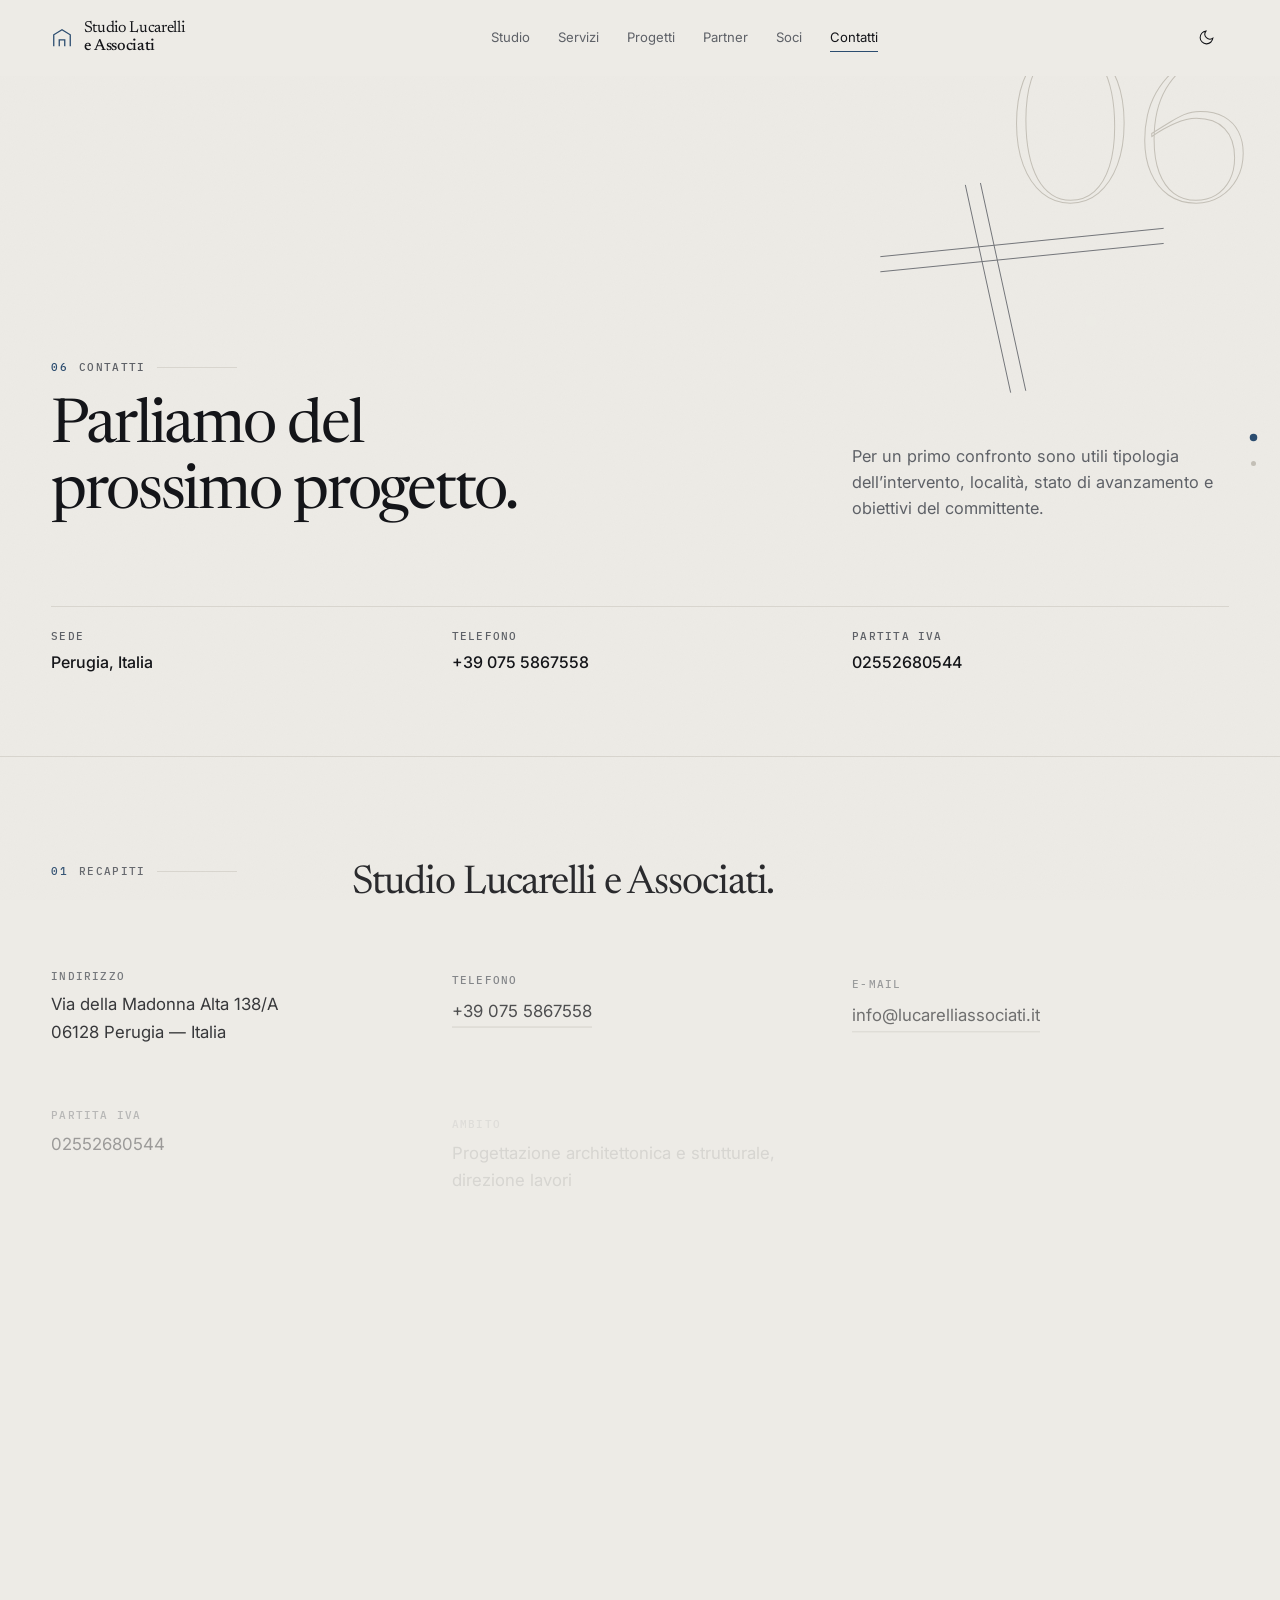
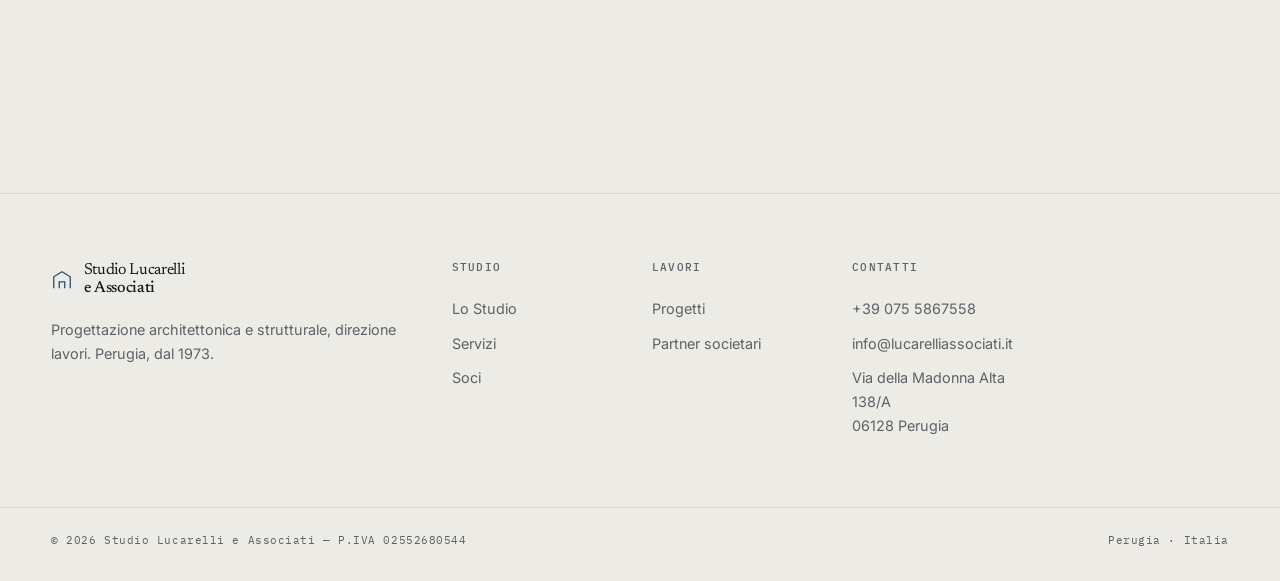
==== commit c51a15ac: "Aggiornamento sito: versione rivista con modifiche a contatti, progetti, soci, CSS, JS" ====
--- a/contatti.html
+++ b/contatti.html
@@ -110,8 +110,6 @@
       </div>
     </div>
   </section>
-
-  <div class="plate-band" aria-hidden="true"><div class="plate-stick"><div class="wrap"><p class="plate-cap">Tav. E — Localizzazione della sede · Perugia</p><div class="plate-wrap"><svg class="plate" viewBox="0 0 1440 430" aria-hidden="true"><g data-l="0"><path class="fc" d="M555.7 140.0L936.7 360.0L893.9 384.8L512.8 164.8Z"/><path class="dd" d="M534.3 152.4L915.3 372.4"/><path class="fc" d="M860.5 162.0L903.4 186.8L598.6 362.8L555.7 338.0Z"/><path class="dd" d="M882.0 174.4L577.1 350.4"/></g><g data-l="1"><path class="fc" d="M770.0 131.8L693.8 175.8L693.8 147.2L770.0 103.2Z"/><path class="fc" d="M608.1 126.2L693.8 175.8L693.8 147.2L608.1 97.7Z"/><path class="fc" d="M684.3 53.6L770.0 103.2L693.8 147.2L608.1 97.7Z"/><path class="fc" d="M584.3 228.0L508.1 272.0L508.1 234.6L584.3 190.6Z"/><path class="fc" d="M431.9 228.0L508.1 272.0L508.1 234.6L431.9 190.6Z"/><path class="fc" d="M508.1 146.6L584.3 190.6L508.1 234.6L431.9 190.6Z"/><path class="fc" d="M1008.2 263.8L927.2 310.5L927.2 277.5L1008.2 230.8Z"/><path class="fc" d="M831.9 255.5L927.2 310.5L927.2 277.5L831.9 222.5Z"/><path class="fc" d="M912.9 175.8L1008.2 230.8L927.2 277.5L831.9 222.5Z"/></g><g data-l="2"><path class="fc" d="M812.9 360.0L746.2 398.5L746.2 339.1L812.9 300.6Z"/><path class="fc" d="M670.0 354.5L746.2 398.5L746.2 339.1L670.0 295.1Z"/><path class="fc" d="M736.7 256.6L812.9 300.6L746.2 339.1L670.0 295.1Z"/><path class="nd" d="M736.7 316.0L736.7 256.6"/><path class="nd" d="M812.9 360.0L812.9 300.6"/><path class="nd" d="M746.2 398.5L746.2 339.1"/><path class="nd" d="M670.0 354.5L670.0 295.1"/><path class="nd" d="M670.0 324.8L746.2 368.8"/><path class="nd" d="M812.9 330.3L746.2 368.8"/></g><g data-l="3"><path class="nd" d="M741.4 257.9v26"/><path class="ndf" d="M741.4 287.9l-5 -9h10z"/><ellipse class="dd" cx="741.4" cy="357.2" rx="110" ry="55"/></g><g data-l="4"><text x="610" y="182">Via della Madonna Alta</text><path class="nd" d="M1152 62v-26M1152 36l-5 9M1152 36l5 9"/><text class="nd" x="1160" y="44">N</text></g></svg></div></div></div></div>
 </div>
 </main>
 <footer class="site-footer">
--- a/assets/site.css
+++ b/assets/site.css
@@ -826,6 +826,15 @@
 /* passaggio morbido tra i quattro passi */
 .mstep{ transition:opacity .45s var(--e) }
 
+
+/* La barra di avanzamento e le tacche appartengono alla colonna di testo:
+   oltre i 900px restano a sinistra e non invadono mai il disegno. */
+@media (min-width:901px){
+  html.js .method-bar, html.js .method-ticks{ max-width:min(40%,600px) }
+  html.js .method-ticks{ gap:var(--s-1) }
+  html.js .method-ticks span{ font-size:.62rem; letter-spacing:.07em }
+}
+
 /* Tablet e telefono: il disegno sta sopra, il testo sotto; la scena resta
    bloccata e si costruisce scorrendo, come le tavole delle altre pagine. */
 @media (max-width:900px){
